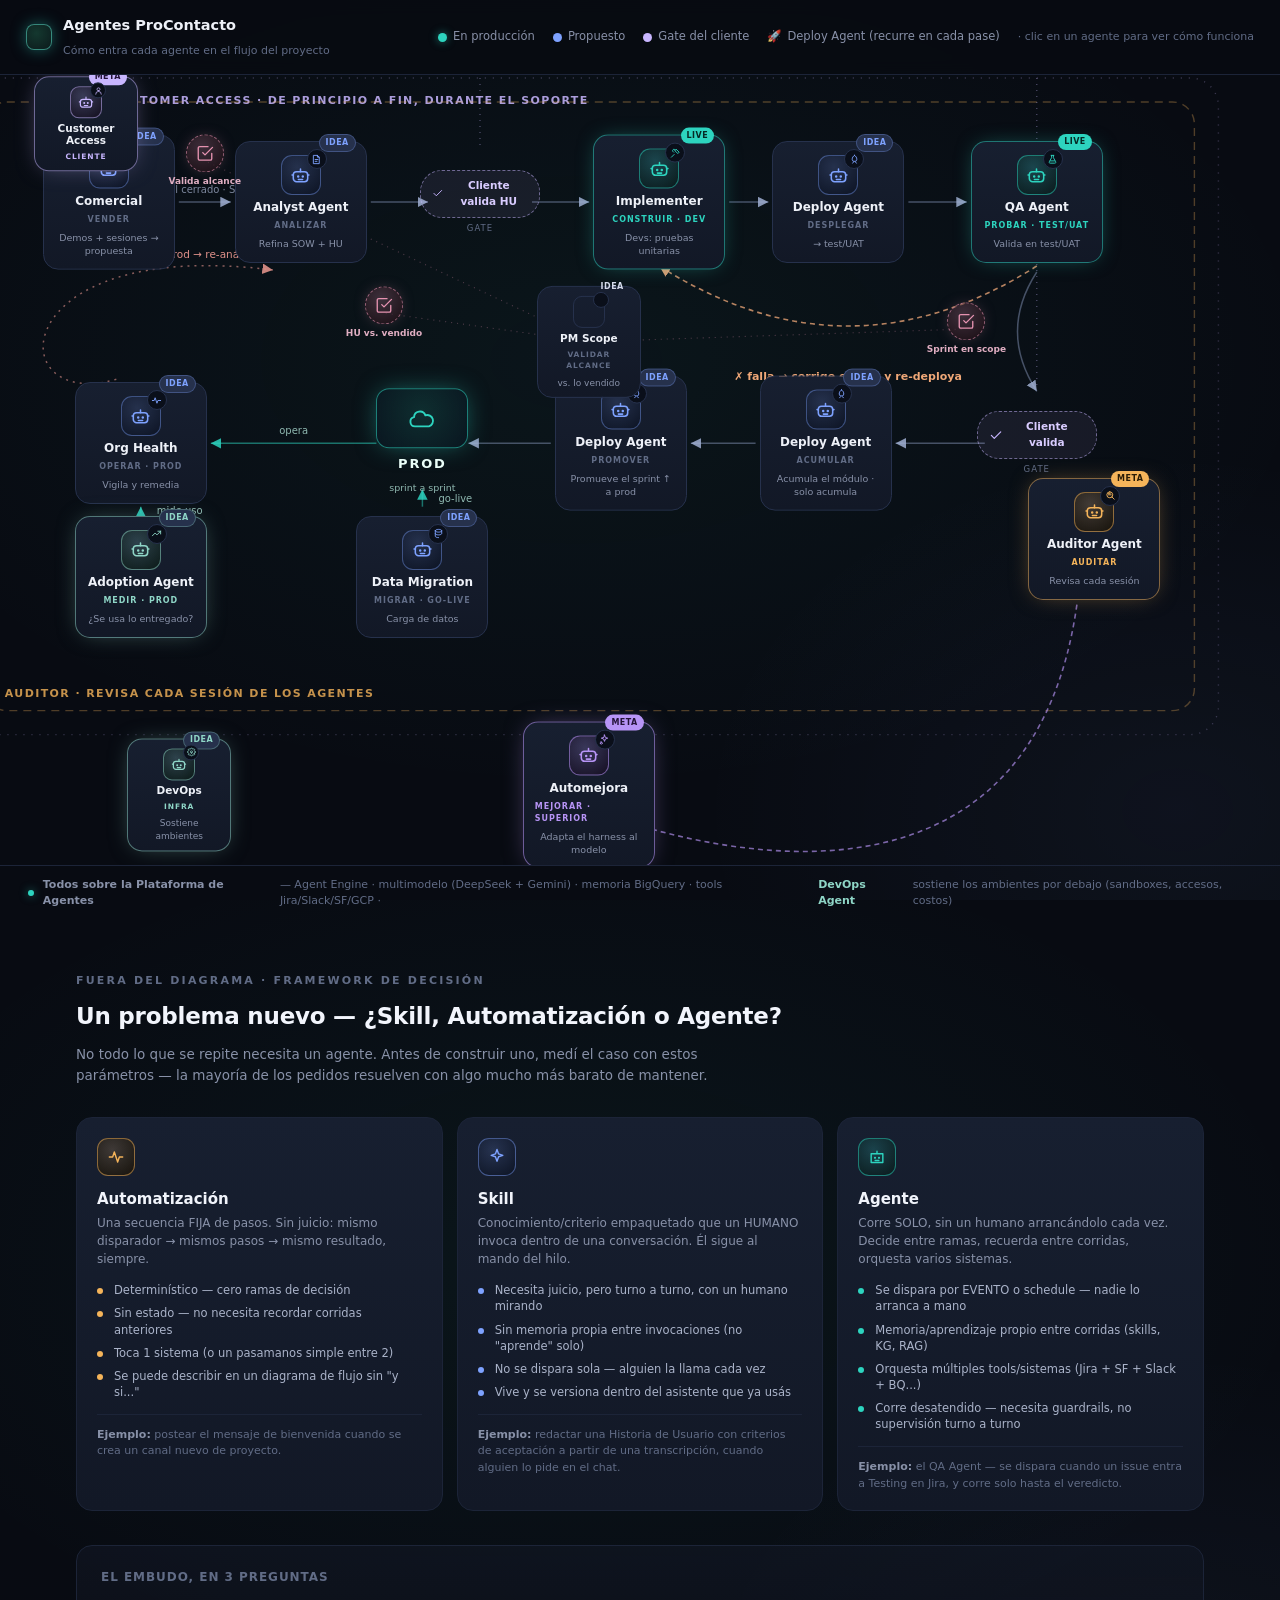
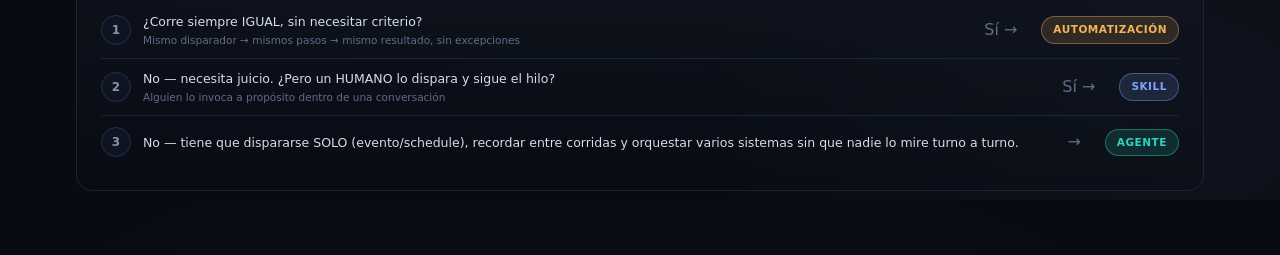
==== agentes-procontacto.html @ ab8802ce "diagrama agentes: version una-sola-pantalla (nodos chicos, sin scroll) + backup versionado El archiv" ====
<!doctype html>
<html lang="es">
<head>
<meta charset="utf-8">
<meta name="viewport" content="width=device-width, initial-scale=1">
<title>Agentes ProContacto — flujo de proyecto</title>
<style>
  :root{
    --ground:#080b12; --panel:#121826; --panel-2:#171f30;
    --hair:#26314c; --hair-soft:#1c2438; --ink:#d6dcec; --ink-dim:#8891a8; --ink-faint:#616c86;
    --live:#2dd4bf; --live-glow:rgba(45,212,191,.55);
    --prop:#7ea2ff; --prop-glow:rgba(126,162,255,.42);
    --orch:#f5b45a; --client:#c8b6ff; --loop:#f0a878; --core:#5eead4; --audit:#f5b45a; --meta:#b794f6; --scope:#e592b0; --devops:#8fd6c7;
    --font: ui-sans-serif, system-ui, -apple-system, "Segoe UI", Roboto, sans-serif;
  }
  *{box-sizing:border-box}
  html,body{margin:0;height:100%}
  body{background:radial-gradient(1200px 700px at 45% 40%, rgba(45,212,191,.05), transparent 62%),radial-gradient(800px 600px at 92% 90%, rgba(126,162,255,.05), transparent 60%),var(--ground);color:var(--ink);font-family:var(--font);line-height:1.5;-webkit-font-smoothing:antialiased;min-height:100vh;overflow-x:hidden}
  .topbar{display:flex;align-items:center;justify-content:space-between;gap:16px;flex-wrap:wrap;padding:13px 26px;border-bottom:1px solid var(--hair-soft);position:sticky;top:0;z-index:20;background:rgba(8,11,18,.92);backdrop-filter:blur(8px)}
  .brand{display:flex;align-items:center;gap:11px}
  .brand .glyph{width:26px;height:26px;border-radius:8px;background:radial-gradient(circle at 40% 35%,#14382f,#0c1a1c);border:1px solid rgba(94,234,212,.5);box-shadow:0 0 16px -2px var(--live-glow)}
  .brand b{font-size:14.5px;color:#eef1f8;font-weight:680} .brand span{font-size:11px;color:var(--ink-faint)}
  .legend{display:flex;flex-wrap:wrap;gap:12px 18px;align-items:center;font-size:11.5px;color:var(--ink-dim)}
  .legend .item{display:flex;align-items:center;gap:6px}
  .dot{width:9px;height:9px;border-radius:50%;flex:none}
  .dot.live{background:var(--live);box-shadow:0 0 9px var(--live-glow)} .dot.prop{background:var(--prop)} .dot.orch{background:var(--orch)} .dot.client{background:var(--client)}
  .rk{color:var(--prop);font-weight:700}
  .hint{font-size:11px;color:var(--ink-faint)}

  .stage{position:relative;width:100%;overflow-x:auto}
  .flow{position:relative;left:0;right:0;top:0}
  .flow svg.wires{position:absolute;inset:0;width:100%;height:100%;pointer-events:none;z-index:1}

  .nd{position:absolute;transform:translate(-50%,-50%);z-index:2}
  /* card agente */
  .card{width:132px;cursor:pointer}
  .card .chip{display:flex;flex-direction:column;align-items:center;gap:6px;padding:13px 11px 11px;border-radius:15px;background:linear-gradient(180deg,var(--panel-2),var(--panel));border:1px solid var(--hair);transition:transform .16s,box-shadow .16s,border-color .16s;position:relative}
  .card:hover .chip{transform:translateY(-3px) scale(1.02);box-shadow:0 16px 34px -14px rgba(0,0,0,.8);border-color:var(--ink-faint)}
  .ic{width:40px;height:40px;border-radius:11px;display:grid;place-items:center;border:1px solid var(--hair);flex:none;position:relative}
  .ic svg{width:23px;height:23px;fill:none;stroke-width:1.6;stroke-linecap:round;stroke-linejoin:round}
  .emblem{position:absolute;top:-7px;right:-7px;width:20px;height:20px;border-radius:50%;background:#0a0f1a;border:1px solid var(--hair);display:grid;place-items:center;z-index:2}
  .ic .emblem svg{width:11px;height:11px;stroke-width:2}
  .card .nm{font-size:12px;font-weight:650;color:#eef1f8;line-height:1.1;text-align:center}
  .card .ph{font-size:8px;letter-spacing:.12em;text-transform:uppercase;color:var(--ink-faint);font-weight:600}
  .card .note{font-size:9.5px;color:var(--ink-dim);text-align:center;max-width:118px;line-height:1.35}
  .live .ic{border-color:rgba(45,212,191,.5);background:radial-gradient(circle at 40% 30%,rgba(45,212,191,.22),#0b1a1c)} .live .ic svg{stroke:var(--live)}
  .live .chip{border-color:rgba(45,212,191,.5);box-shadow:0 0 22px -8px var(--live-glow)} .live .ph{color:var(--live)}
  .prop .ic{border-color:rgba(126,162,255,.4);background:radial-gradient(circle at 40% 30%,rgba(126,162,255,.15),#0d1424)} .prop .ic svg{stroke:var(--prop)}
  .audit .ic{border-color:rgba(245,180,90,.5);background:radial-gradient(circle at 40% 30%,rgba(245,180,90,.2),#17130c)} .audit .ic svg{stroke:var(--audit)} .audit .chip{border-color:rgba(245,180,90,.5);box-shadow:0 0 24px -8px rgba(245,180,90,.5)} .audit .ph{color:var(--audit)} .audit .badge{background:var(--audit);color:#2a1c06}
  .meta .ic{border-color:rgba(183,148,246,.55);background:radial-gradient(circle at 40% 30%,rgba(183,148,246,.22),#150f22)} .meta .ic svg{stroke:var(--meta)} .meta .chip{border-color:rgba(183,148,246,.55);box-shadow:0 0 26px -8px rgba(183,148,246,.5)} .meta .ph{color:var(--meta)} .meta .badge{background:var(--meta);color:#241338}
  .devops .ic{border-color:rgba(143,214,199,.5);background:radial-gradient(circle at 40% 30%,rgba(143,214,199,.2),#0c1a18)} .devops .ic svg{stroke:var(--devops)} .devops .chip{border-color:rgba(143,214,199,.5);box-shadow:0 0 24px -8px rgba(143,214,199,.5)} .devops .ph{color:var(--devops)} .devops .badge{background:#26314c;color:var(--devops);border:1px solid rgba(143,214,199,.32)}
  .cust .ic{border-color:rgba(200,182,255,.5);background:radial-gradient(circle at 40% 30%,rgba(200,182,255,.2),#140f1f)} .cust .ic svg{stroke:var(--client)} .cust .chip{border-color:rgba(200,182,255,.5);box-shadow:0 0 24px -8px rgba(200,182,255,.5)} .cust .ph{color:var(--client)} .cust .badge{background:var(--client);color:#241338}
  /* card CHICA (nodos meta: PM, Customer, DevOps) — robot visible pero compacto */
  .card.sm{width:104px}
  .card.sm .chip{padding:9px 8px 8px;gap:5px}
  .card.sm .ic{width:32px;height:32px;border-radius:9px} .card.sm .ic svg{width:18px;height:18px}
  .card.sm .emblem{width:16px;height:16px;top:-5px;right:-5px} .card.sm .ic .emblem svg{width:9px;height:9px}
  .card.sm .nm{font-size:10.5px} .card.sm .ph{font-size:7.5px} .card.sm .note{font-size:9px;max-width:94px}
  .badge{position:absolute;top:-8px;right:10px;font-size:8px;font-weight:700;letter-spacing:.06em;text-transform:uppercase;padding:2px 6px;border-radius:20px}
  .live .badge{background:var(--live);color:#062a25} .prop .badge{background:#26314c;color:var(--prop);border:1px solid rgba(126,162,255,.3)}
  /* mini card (datamig, orgh) */
  .mini{width:150px;cursor:pointer}
  .mini .chip{display:flex;align-items:center;gap:9px;padding:9px 11px;border-radius:12px;background:linear-gradient(180deg,var(--panel-2),var(--panel));border:1px solid var(--hair);transition:border-color .16s,transform .16s}
  .mini:hover .chip{transform:translateY(-2px);border-color:var(--ink-faint)}
  .mini .ic{width:32px;height:32px;border-radius:9px} .mini .ic svg{width:17px;height:17px}
  .mini .nm{font-size:11.5px;font-weight:650;color:#eef1f8;line-height:1.1} .mini .note{font-size:9.5px;color:var(--ink-faint)}
  /* deploy badge (recurrente, ínfimo) */
  .dep{cursor:pointer;text-align:center;width:96px}
  .dep .orb{width:42px;height:42px;border-radius:50%;margin:0 auto;display:grid;place-items:center;background:radial-gradient(circle at 42% 32%,rgba(126,162,255,.22),#0c1320);border:1px solid rgba(126,162,255,.5);box-shadow:0 0 18px -6px var(--prop-glow);transition:transform .16s}
  .dep:hover .orb{transform:scale(1.12)}
  .dep .orb svg{width:20px;height:20px;fill:none;stroke:var(--prop);stroke-width:1.7;stroke-linecap:round;stroke-linejoin:round}
  .dep .lab{font-size:9.5px;color:#9fb0d8;margin-top:4px;font-weight:600}
  /* PM Scope: badge chico recurrente (chequeo liviano, no una acción pesada como Deploy) */
  .scope{cursor:pointer;text-align:center;width:104px}
  .scope .orb{width:38px;height:38px;border-radius:50%;margin:0 auto;display:grid;place-items:center;background:radial-gradient(circle at 42% 32%,rgba(229,146,176,.24),#1a0e14);border:1px dashed rgba(229,146,176,.6);box-shadow:0 0 16px -6px rgba(229,146,176,.5);transition:transform .16s}
  .scope:hover .orb{transform:scale(1.12)}
  .scope .orb svg{width:18px;height:18px;fill:none;stroke:var(--scope);stroke-width:1.8;stroke-linecap:round;stroke-linejoin:round}
  .scope .lab{font-size:9px;color:#e0aec2;margin-top:4px;font-weight:600;line-height:1.25}
  /* gate cliente */
  .gate{text-align:center;width:120px}
  .gate .pill{display:inline-flex;align-items:center;gap:6px;padding:7px 11px;border-radius:22px;background:rgba(200,182,255,.08);border:1px dashed rgba(200,182,255,.5)}
  .gate .pill svg{width:15px;height:15px;fill:none;stroke:var(--client);stroke-width:2;stroke-linecap:round;stroke-linejoin:round}
  .gate .pill b{font-size:10.5px;color:#d9ccff;font-weight:600}
  .gate small{display:block;font-size:8.5px;letter-spacing:.12em;text-transform:uppercase;color:var(--ink-faint);margin-top:4px}
  /* sprint */
  .sprint{text-align:center;width:130px}
  .sprint .box{padding:10px 12px;border-radius:12px;background:repeating-linear-gradient(135deg,#141b2b,#141b2b 6px,#111726 6px,#111726 12px);border:1px solid var(--hair)}
  .sprint .box svg{width:20px;height:20px;fill:none;stroke:#9fb0d8;stroke-width:1.7;stroke-linecap:round;stroke-linejoin:round}
  .sprint .box b{display:block;font-size:11px;color:#dbe2f0;margin-top:3px;font-weight:650}
  .sprint small{font-size:9.5px;color:var(--ink-faint)}
  /* prod / env */
  .env{text-align:center;width:120px}
  .env .box{width:92px;height:60px;margin:0 auto;border-radius:13px;display:grid;place-items:center;background:radial-gradient(circle at 50% 40%,rgba(45,212,191,.14),#0a1620);border:1.5px solid rgba(45,212,191,.55);box-shadow:0 0 26px -6px var(--live-glow)}
  .env .box svg{width:28px;height:28px;fill:none;stroke:var(--live);stroke-width:1.6;stroke-linecap:round;stroke-linejoin:round}
  .env b{display:block;font-size:13px;color:#eafef8;letter-spacing:.14em;margin-top:6px;font-weight:700}
  .env small{font-size:9.5px;color:#8fb8b0}

  /* barra fija fuera del área scrolleable -> siempre visible, no se mueve con el diagrama */
  .bottom{padding:11px 26px;display:flex;flex-direction:column;gap:8px;border-top:1px solid var(--hair-soft);flex:none}
  .orch-bar{display:flex;align-items:center;gap:12px;padding:10px 15px;border-radius:12px;cursor:pointer;background:linear-gradient(180deg,rgba(38,30,14,.6),rgba(20,16,9,.5));border:1px solid rgba(245,180,90,.34);transition:border-color .15s}
  .orch-bar:hover{border-color:rgba(245,180,90,.6)}
  .orch-bar .ic{width:32px;height:32px;border-color:rgba(245,180,90,.42);background:radial-gradient(circle at 40% 30%,rgba(245,180,90,.16),#17130c)} .orch-bar .ic svg{stroke:var(--orch)}
  .orch-bar b{font-size:12.5px;color:#f3ead9;font-weight:660} .orch-bar span{font-size:11px;color:#b9a684}
  .orch-bar .arrowspan{flex:1;height:1px;background:linear-gradient(90deg,rgba(245,180,90,.4),rgba(245,180,90,.08));margin:0 4px}
  .foundation-line{display:flex;align-items:center;gap:9px;font-size:11px;color:var(--ink-faint);padding-left:2px}
  .foundation-line .g{width:6px;height:6px;border-radius:50%;background:var(--live);box-shadow:0 0 8px var(--live-glow)} .foundation-line b{color:var(--ink-dim);font-weight:600}

  /* ---- framework de decisión: Skill vs Automatización vs Agente ---- */
  .fw{max-width:1180px;margin:0 auto;padding:52px 26px 64px}
  .fw-head{margin-bottom:30px}
  .fw-eyebrow{font-size:11px;letter-spacing:.2em;text-transform:uppercase;color:var(--ink-faint);font-weight:700;margin:0 0 10px}
  .fw h2{margin:0 0 10px;font-size:23px;color:#f2f5fc;font-weight:700;letter-spacing:-.01em;text-wrap:balance}
  .fw-lede{margin:0;color:var(--ink-dim);font-size:13.5px;max-width:74ch;line-height:1.6}

  .fw-cols{display:grid;grid-template-columns:repeat(3,1fr);gap:14px;margin:28px 0 34px}
  .fw-card{border-radius:16px;padding:20px 20px 18px;background:linear-gradient(180deg,var(--panel-2),var(--panel));border:1px solid var(--hair-soft)}
  .fw-card .fic{width:38px;height:38px;border-radius:11px;display:grid;place-items:center;border:1px solid var(--hair);margin-bottom:12px}
  .fw-card .fic svg{width:20px;height:20px;fill:none;stroke-width:1.7;stroke-linecap:round;stroke-linejoin:round}
  .fw-card h3{margin:0 0 4px;font-size:15px;color:#f1f4fb;font-weight:700}
  .fw-card .fdef{margin:0 0 14px;font-size:12px;color:var(--ink-dim);line-height:1.5;min-height:52px}
  .fw-card ul{margin:0;padding:0;list-style:none;display:flex;flex-direction:column;gap:7px}
  .fw-card li{font-size:11.5px;color:#aab3c9;padding-left:17px;position:relative;line-height:1.4}
  .fw-card li::before{content:"";position:absolute;left:0;top:6px;width:6px;height:6px;border-radius:50%}
  .fw-card .fex{margin-top:14px;padding-top:12px;border-top:1px solid var(--hair-soft);font-size:11px;color:var(--ink-faint)}
  .fw-card .fex b{color:var(--ink-dim);font-weight:600}
  .fw-auto .fic{border-color:rgba(245,180,90,.5);background:radial-gradient(circle at 40% 30%,rgba(245,180,90,.18),#17130c)} .fw-auto .fic svg{stroke:var(--orch)} .fw-auto li::before{background:var(--orch)}
  .fw-skill .fic{border-color:rgba(126,162,255,.45);background:radial-gradient(circle at 40% 30%,rgba(126,162,255,.16),#0d1424)} .fw-skill .fic svg{stroke:var(--prop)} .fw-skill li::before{background:var(--prop)}
  .fw-agent .fic{border-color:rgba(45,212,191,.5);background:radial-gradient(circle at 40% 30%,rgba(45,212,191,.2),#0b1a1c)} .fw-agent .fic svg{stroke:var(--live)} .fw-agent li::before{background:var(--live)}

  .fw-funnel{border:1px solid var(--hair-soft);border-radius:16px;padding:22px 24px;background:linear-gradient(180deg,rgba(18,24,38,.55),rgba(10,13,20,.5))}
  .fw-funnel h4{margin:0 0 16px;font-size:12px;letter-spacing:.08em;text-transform:uppercase;color:var(--ink-faint);font-weight:700}
  .fq{display:flex;align-items:stretch;gap:0}
  .fq-step{display:flex;align-items:center;gap:12px;flex:1}
  .fq-bubble{flex:none;width:30px;height:30px;border-radius:50%;background:#0e1421;border:1px solid var(--hair);display:grid;place-items:center;font-size:12px;font-weight:700;color:var(--ink-dim)}
  .fq-text{font-size:12.5px;color:#d6dcec;line-height:1.4}
  .fq-text small{display:block;font-size:10.5px;color:var(--ink-faint);margin-top:2px}
  .fq-arrow{flex:none;display:flex;align-items:center;color:var(--ink-faint);font-size:16px;padding:0 10px}
  .fq-out{flex:none;font-size:10.5px;font-weight:700;letter-spacing:.05em;text-transform:uppercase;padding:5px 11px;border-radius:20px;white-space:nowrap}
  .fq-out.auto{background:rgba(245,180,90,.14);color:var(--orch);border:1px solid rgba(245,180,90,.4)}
  .fq-out.skill{background:rgba(126,162,255,.14);color:var(--prop);border:1px solid rgba(126,162,255,.4)}
  .fq-out.agent{background:rgba(45,212,191,.14);color:var(--live);border:1px solid rgba(45,212,191,.4)}
  .fq-row{display:flex;align-items:center;gap:14px;padding:11px 0;border-bottom:1px solid var(--hair-soft)}
  .fq-row:last-child{border-bottom:none}
  @media (max-width:860px){.fw-cols{grid-template-columns:1fr}.fq-row{flex-wrap:wrap}}

  /* popup hover */
  .popup{position:absolute;z-index:40;width:236px;background:linear-gradient(180deg,#1b2436,#111827);border:1px solid var(--hair);border-radius:12px;padding:12px 14px;box-shadow:0 20px 44px -14px rgba(0,0,0,.85);pointer-events:none;opacity:0;transition:opacity .13s ease}
  .popup.show{opacity:1}
  .popup .pph{font-size:9px;letter-spacing:.13em;text-transform:uppercase;color:var(--ink-faint);font-weight:600;margin-bottom:5px}
  .popup h5{margin:0 0 6px;font-size:13px;color:#eef1f8;font-weight:680}
  .popup p{margin:0;font-size:11.5px;color:var(--ink-dim);line-height:1.42}

  /* overlay detalle (round nodes) */
  .detail{position:fixed;inset:0;z-index:50;display:none;background:rgba(5,7,12,.9);backdrop-filter:blur(9px)}
  .detail.open{display:block}
  .dwrap{position:absolute;inset:0;display:flex;flex-direction:column}
  .dtop{display:flex;align-items:center;justify-content:space-between;padding:15px 26px}
  .dtitle{display:flex;align-items:center;gap:13px}.dtitle .ic{width:44px;height:44px;border-radius:12px}
  .dtitle .nm{font-size:18px;font-weight:700;color:#f2f5fc}.dtitle .ph{font-size:10px;letter-spacing:.14em;text-transform:uppercase;color:var(--ink-faint);font-weight:600}
  .dstatus{font-size:9px;font-weight:700;letter-spacing:.08em;text-transform:uppercase;padding:3px 9px;border-radius:20px;margin-left:6px}
  .dclose{background:#141b29;border:1px solid var(--hair);color:var(--ink);border-radius:10px;width:40px;height:40px;font-size:20px;cursor:pointer;flex:none}.dclose:hover{background:#1d2740}
  .dstage{position:relative;flex:1;min-height:0;overflow:auto}.dstage svg.dl{position:absolute;inset:0;width:100%;height:100%;pointer-events:none}
  .dcenter{position:absolute;transform:translate(-50%,-50%);z-index:2;text-align:center}
  .dcenter .disc{width:156px;height:156px;border-radius:50%;display:flex;flex-direction:column;align-items:center;justify-content:center;gap:6px;background:radial-gradient(circle at 50% 36%,#153341,#0a1420 76%);border:1px solid rgba(94,234,212,.45);box-shadow:0 0 58px 6px rgba(45,212,191,.32)}
  .dcenter .disc svg{width:44px;height:44px;fill:none;stroke:#5eead4;stroke-width:1.6;stroke-linecap:round;stroke-linejoin:round}
  .dcenter .disc b{font-size:13px;color:#eafef8;max-width:120px;line-height:1.15}
  .dnode{position:absolute;transform:translate(-50%,-50%);z-index:2;width:150px;text-align:center;display:flex;flex-direction:column;align-items:center;gap:9px}
  .dnode .orb{width:110px;height:110px;border-radius:50%;display:grid;place-items:center;transition:transform .18s}.dnode:hover .orb{transform:scale(1.05)}
  .dnode .orb svg{width:45px;height:45px;fill:none;stroke-width:1.6;stroke-linecap:round;stroke-linejoin:round}
  .dnode .lab{font-size:12.5px;font-weight:700;letter-spacing:.1em;text-transform:uppercase}.dnode .cap{font-size:11px;color:var(--ink-dim);line-height:1.35;max-width:158px}
  .dstage.stacked{display:flex;flex-direction:column;align-items:center;gap:18px;padding:24px 18px 44px}.dstage.stacked .dl{display:none}
  .dstage.stacked .dcenter,.dstage.stacked .dnode{position:static;transform:none}

  @media (max-width:900px){.stage{display:none}}
  @media (prefers-reduced-motion:reduce){.card .chip,.dnode .orb,.dep .orb{transition:none}}
</style>
</head>
<body>
 <div class="topbar">
   <div class="brand"><span class="glyph"></span><div><b>Agentes ProContacto</b><br><span>Cómo entra cada agente en el flujo del proyecto</span></div></div>
   <div class="legend">
     <div class="item"><span class="dot live"></span> En producción</div>
     <div class="item"><span class="dot prop"></span> Propuesto</div>
     <div class="item"><span class="dot client"></span> Gate del cliente</div>
     <div class="item"><span class="rk">🚀</span> Deploy Agent (recurre en cada pase)</div>
     <div class="hint">· clic en un agente para ver cómo funciona</div>
   </div>
 </div>

 <div class="stage" id="stage">
   <div class="flow" id="flow"><svg class="wires" id="wires"></svg></div>
 </div>
 <div class="bottom">
   <div class="foundation-line"><span class="g"></span><b>Todos sobre la Plataforma de Agentes</b> — Agent Engine · multimodelo (DeepSeek + Gemini) · memoria BigQuery · tools Jira/Slack/SF/GCP · <b style="color:var(--devops)">DevOps Agent</b> sostiene los ambientes por debajo (sandboxes, accesos, costos)</div>
 </div>

 <div class="fw">
   <div class="fw-head">
     <p class="fw-eyebrow">Fuera del diagrama · framework de decisión</p>
     <h2>Un problema nuevo — ¿Skill, Automatización o Agente?</h2>
     <p class="fw-lede">No todo lo que se repite necesita un agente. Antes de construir uno, medí el caso con estos parámetros — la mayoría de los pedidos resuelven con algo mucho más barato de mantener.</p>
   </div>

   <div class="fw-cols">
     <div class="fw-card fw-auto">
       <span class="fic"><svg viewBox="0 0 24 24" stroke="currentColor"><path d="M4 12h4l2-6 4 12 2-6h4"/></svg></span>
       <h3>Automatización</h3>
       <p class="fdef">Una secuencia FIJA de pasos. Sin juicio: mismo disparador → mismos pasos → mismo resultado, siempre.</p>
       <ul>
         <li>Determinístico — cero ramas de decisión</li>
         <li>Sin estado — no necesita recordar corridas anteriores</li>
         <li>Toca 1 sistema (o un pasamanos simple entre 2)</li>
         <li>Se puede describir en un diagrama de flujo sin "y si..."</li>
       </ul>
       <div class="fex"><b>Ejemplo:</b> postear el mensaje de bienvenida cuando se crea un canal nuevo de proyecto.</div>
     </div>
     <div class="fw-card fw-skill">
       <span class="fic"><svg viewBox="0 0 24 24" stroke="currentColor"><path d="M12 3l1.9 5.3L19 10l-5.1 1.7L12 17l-1.9-5.3L5 10l5.1-1.7z"/></svg></span>
       <h3>Skill</h3>
       <p class="fdef">Conocimiento/criterio empaquetado que un HUMANO invoca dentro de una conversación. Él sigue al mando del hilo.</p>
       <ul>
         <li>Necesita juicio, pero turno a turno, con un humano mirando</li>
         <li>Sin memoria propia entre invocaciones (no "aprende" solo)</li>
         <li>No se dispara sola — alguien la llama cada vez</li>
         <li>Vive y se versiona dentro del asistente que ya usás</li>
       </ul>
       <div class="fex"><b>Ejemplo:</b> redactar una Historia de Usuario con criterios de aceptación a partir de una transcripción, cuando alguien lo pide en el chat.</div>
     </div>
     <div class="fw-card fw-agent">
       <span class="fic"><svg viewBox="0 0 24 24" stroke="currentColor"><path d="M5 8h14v10.5H5zM12 8V5.4M12 5.15h.01"/><path d="M9.6 13h.01M14.4 13h.01" stroke-width="2.6"/><path d="M9.8 16.2h4.4"/></svg></span>
       <h3>Agente</h3>
       <p class="fdef">Corre SOLO, sin un humano arrancándolo cada vez. Decide entre ramas, recuerda entre corridas, orquesta varios sistemas.</p>
       <ul>
         <li>Se dispara por EVENTO o schedule — nadie lo arranca a mano</li>
         <li>Memoria/aprendizaje propio entre corridas (skills, KG, RAG)</li>
         <li>Orquesta múltiples tools/sistemas (Jira + SF + Slack + BQ...)</li>
         <li>Corre desatendido — necesita guardrails, no supervisión turno a turno</li>
       </ul>
       <div class="fex"><b>Ejemplo:</b> el QA Agent — se dispara cuando un issue entra a Testing en Jira, y corre solo hasta el veredicto.</div>
     </div>
   </div>

   <div class="fw-funnel">
     <h4>El embudo, en 3 preguntas</h4>
     <div class="fq-row">
       <div class="fq-step">
         <span class="fq-bubble">1</span>
         <span class="fq-text">¿Corre siempre IGUAL, sin necesitar criterio? <small>Mismo disparador → mismos pasos → mismo resultado, sin excepciones</small></span>
       </div>
       <span class="fq-arrow">Sí →</span>
       <span class="fq-out auto">Automatización</span>
     </div>
     <div class="fq-row">
       <div class="fq-step">
         <span class="fq-bubble">2</span>
         <span class="fq-text">No — necesita juicio. ¿Pero un HUMANO lo dispara y sigue el hilo? <small>Alguien lo invoca a propósito dentro de una conversación</small></span>
       </div>
       <span class="fq-arrow">Sí →</span>
       <span class="fq-out skill">Skill</span>
     </div>
     <div class="fq-row">
       <div class="fq-step">
         <span class="fq-bubble">3</span>
         <span class="fq-text">No — tiene que dispararse SOLO (evento/schedule), recordar entre corridas y orquestar varios sistemas sin que nadie lo mire turno a turno.</span>
       </div>
       <span class="fq-arrow">→</span>
       <span class="fq-out agent">Agente</span>
     </div>
   </div>
 </div>

 <div class="detail" id="detail">
   <div class="dwrap"><div class="dtop"><div class="dtitle" id="dtitle"></div><button class="dclose" id="dclose" aria-label="Cerrar">✕</button></div>
   <div class="dstage" id="dstage"><svg class="dl" id="dl"></svg></div></div>
 </div>

<script>
  var IC={qa:'M9 3h6M10 3v5l-5 9a2 2 0 0 0 2 3h10a2 2 0 0 0 2-3l-5-9V3M7.5 15h9',impl:'M3 21l6-6M14 4l6 6-3 3-6-6zM12 6l-2-2a3 3 0 0 0-4 4l2 2',analyst:'M6 3h8l4 4v14H6zM14 3v4h4M9 12h6M9 16h4',deploy:'M12 3c3.5 2 5 5 5 9l-2 4H9l-2-4c0-4 1.5-7 5-9zM8 20l1.5-2M16 20l-1.5-2',data:'M5 6c0-1.7 3.1-3 7-3s7 1.3 7 3-3.1 3-7 3-7-1.3-7-3zM5 6v6c0 1.7 3.1 3 7 3s7-1.3 7-3V6M5 12v6c0 1.7 3.1 3 7 3',ops:'M3 12h4l2-6 4 12 2-6h6',pm:'M8 4v16M8 9h5M8 13h8M4 4h16v16H4z',
    gate:'M20 6 9 17l-5-5',sprint:'M4 12a8 8 0 0 1 13-6l1 1M20 12a8 8 0 0 1-13 6l-1-1M18 3v4h-4M6 21v-4h4',prod:'M6 19a4 4 0 0 1-.8-7.9 5 5 0 0 1 9.7-1.6A3.5 3.5 0 0 1 18 19z',
    sales:'M3 4h18v13H3zM8 21h8M12 17v4M7 13l3-3 2 2 5-6',
    auditor:'M10.5 4a6.5 6.5 0 1 0 0 13 6.5 6.5 0 0 0 0-13zM15 15l5 5M7.5 10.5h6M7.5 8h4',
    improve:'M12 3l1.9 5.3L19 10l-5.1 1.7L12 17l-1.9-5.3L5 10l5.1-1.7zM5 18l1 2 2 1-2 1-1 2-1-2-2-1 2-1z',
    devops:'M12 15a3 3 0 1 0 0-6 3 3 0 0 0 0 6zM19.4 15a1.65 1.65 0 0 0 .33 1.82l.06.06a2 2 0 1 1-2.83 2.83l-.06-.06a1.65 1.65 0 0 0-1.82-.33 1.65 1.65 0 0 0-1 1.51V21a2 2 0 1 1-4 0v-.09A1.65 1.65 0 0 0 9 19.4a1.65 1.65 0 0 0-1.82.33l-.06.06a2 2 0 1 1-2.83-2.83l.06-.06a1.65 1.65 0 0 0 .33-1.82 1.65 1.65 0 0 0-1.51-1H3a2 2 0 1 1 0-4h.09A1.65 1.65 0 0 0 4.6 9a1.65 1.65 0 0 0-.33-1.82l-.06-.06a2 2 0 1 1 2.83-2.83l.06.06A1.65 1.65 0 0 0 9 4.6a1.65 1.65 0 0 0 1-1.51V3a2 2 0 1 1 4 0v.09a1.65 1.65 0 0 0 1 1.51 1.65 1.65 0 0 0 1.82-.33l.06-.06a2 2 0 1 1 2.83 2.83l-.06.06A1.65 1.65 0 0 0 19.4 9c.13.47.42.87.83 1.13.4.26.87.37 1.34.28H21a2 2 0 1 1 0 4h-.09a1.65 1.65 0 0 0-1.51 1z',
    adoption:'M3 17l6-6 4 4 8-8M21 7v6M21 7h-6',
    scope:'M9 11l3 3L22 4M21 12v7a2 2 0 0 1-2 2H5a2 2 0 0 1-2-2V5a2 2 0 0 1 2-2h11',
    customer:'M12 12a4 4 0 1 0 0-8 4 4 0 0 0 0 8zM4.5 21a7.5 7.5 0 0 1 15 0'};
  var CATIC={trigger:'M13 2 4 14h6l-1 8 9-12h-6z',arch:'M4 5h6v4H4zM14 15h6v4h-6zM10 7h2a2 2 0 0 1 2 2v6',tools:'M12 8a4 4 0 1 0 0 8 4 4 0 0 0 0-8zM12 2v2M12 20v2M2 12h2M20 12h2M5 5l1.5 1.5M17.5 17.5 19 19M19 5l-1.5 1.5M6.5 17.5 5 19',models:'M8 8h8v8H8zM9 3v2M15 3v2M9 19v2M15 19v2M3 9h2M3 15h2M19 9h2M19 15h2',memory:'M12 3a4 4 0 0 0-4 4 3 3 0 0 0-1 5 3 3 0 0 0 3 4 3 3 0 0 0 4 0 3 3 0 0 0 3-4 3 3 0 0 0-1-5 4 4 0 0 0-4-4zM12 7v10',output:'M3 11 21 3l-8 18-2-8z'};
  function svgI(p,s,c){return '<span class="ic '+(c||'')+'"><svg viewBox="0 0 24 24" fill="none" stroke="'+s+'" stroke-width="1.7" stroke-linecap="round" stroke-linejoin="round"><path d="'+p+'"/></svg></span>';}
  // cara de robot (color por CSS según estado) + emblema del tipo de agente arriba-derecha
  var ROBOT='<svg viewBox="0 0 24 24" fill="none" stroke-width="1.6" stroke-linecap="round" stroke-linejoin="round"><rect x="4.5" y="8" width="15" height="10.5" rx="3.4"/><path d="M12 8V5.4M12 5.15h.01"/><path d="M9.6 13h.01M14.4 13h.01" stroke-width="2.6"/><path d="M9.8 16.2h4.4"/><path d="M4.5 11.5H3.2M20.8 11.5h-1.3"/></svg>';
  function agentIcon(agent){ return '<span class="ic">'+ROBOT+'<span class="emblem"><svg viewBox="0 0 24 24" fill="none" stroke-width="2" stroke-linecap="round" stroke-linejoin="round"><path d="'+IC[agent]+'"/></svg></span></span>'; }
  function col(st){return st==='live'?'#2dd4bf':st==='audit'?'#f5b45a':st==='meta'?'#b794f6':st==='orch'?'#f5b45a':st==='devops'?'#8fd6c7':st==='scope'?'#e592b0':st==='client'?'#c8b6ff':'#7ea2ff';}
  function cls(st){return st==='live'?'live':st==='audit'?'audit':st==='meta'?'meta':st==='orch'?'orch':st==='devops'?'devops':st==='scope'?'scope':st==='client'?'cust':'prop';}
  function hexA(hex,a){var h=hex.replace('#',''),r=parseInt(h.substr(0,2),16),g=parseInt(h.substr(2,2),16),b=parseInt(h.substr(4,2),16);return 'rgba('+r+','+g+','+b+','+a+')';}

  // ---- grafo del flujo real ----
  // serpiente de 2 filas: fila 1 izq→der, fila 2 der→izq
  var STEPS=[
    {id:'sales',type:'card',agent:'sales',x:.085,y:.20,st:'prop',nm:'Comercial',ph:'Vender',note:'Demos + sesiones → propuesta'},
    {id:'analyst',type:'card',agent:'analyst',x:.235,y:.20,st:'prop',nm:'Analyst Agent',ph:'Analizar',note:'Refina SOW + HU'},
    {id:'g1',type:'gate',x:.375,y:.20,label:'Cliente valida HU',sub:'Gate'},
    {id:'impl',type:'card',agent:'impl',x:.515,y:.20,st:'live',nm:'Implementer',ph:'Construir · dev',note:'Devs: pruebas unitarias'},
    {id:'d1',type:'card',agent:'deploy',x:.655,y:.20,st:'prop',nm:'Deploy Agent',ph:'Desplegar',note:'→ test/UAT'},
    {id:'qa',type:'card',agent:'qa',x:.81,y:.20,st:'live',nm:'QA Agent',ph:'Probar · test/UAT',note:'Valida en test/UAT'},
    {id:'g2',type:'gate',x:.81,y:.58,label:'Cliente valida',sub:'Gate'},
    {id:'d2',type:'card',agent:'deploy',x:.645,y:.58,st:'prop',nm:'Deploy Agent',ph:'Acumular',note:'Acumula el módulo · solo acumula'},
    {id:'d3',type:'card',agent:'deploy',x:.485,y:.58,st:'prop',nm:'Deploy Agent',ph:'Promover',note:'Promueve el sprint ↑ a prod'},
    {id:'prod',type:'env',x:.33,y:.58,label:'PROD',sub:'sprint a sprint'},
    {id:'orgh',type:'card',agent:'ops',x:.11,y:.58,st:'prop',nm:'Org Health',ph:'Operar · prod',note:'Vigila y remedia'},
    {id:'datamig',type:'card',agent:'data',x:.33,y:.79,st:'prop',nm:'Data Migration',ph:'Migrar · go-live',note:'Carga de datos'},
    {id:'auditor',type:'card',agent:'auditor',x:.855,y:.73,st:'audit',nm:'Auditor Agent',ph:'Auditar',note:'Revisa cada sesión'},
    {id:'improve',type:'card',agent:'improve',x:.46,y:.94,st:'meta',nm:'Automejora',ph:'Mejorar · superior',note:'Adapta el harness al modelo'},   // y real se fija por código, fuera del marco
    {id:'adoption',type:'card',agent:'adoption',x:.11,y:.79,st:'devops',nm:'Adoption Agent',ph:'Medir · prod',note:'¿Se usa lo entregado?'},
    {id:'scope1',type:'scope',agent:'scope',x:.16,y:.135,label:'Valida alcance'},
    {id:'scope2',type:'scope',agent:'scope',x:.30,y:.375,label:'HU vs. vendido'},
    {id:'scope3',type:'scope',agent:'scope',x:.755,y:.40,label:'Sprint en scope'},
    {id:'pmnode',type:'card',sm:true,agent:'scope',x:.46,y:.42,st:'scope',nm:'PM Scope',ph:'Validar alcance',note:'vs. lo vendido'},
    {id:'customer',type:'card',sm:true,agent:'customer',x:.05,y:.04,st:'client',nm:'Customer Access',ph:'Cliente',note:''},   // reubicado por código en la esquina del marco violeta
    {id:'devopsnode',type:'card',sm:true,agent:'devops',x:.86,y:.94,st:'devops',nm:'DevOps',ph:'Infra',note:'Sostiene ambientes'}   // reubicado por código, fuera/abajo
  ];
  var LINKS=[
    {a:'sales',b:'analyst',label:'deal cerrado · SOW'},
    {a:'analyst',b:'g1'},{a:'g1',b:'impl'},{a:'impl',b:'d1'},{a:'d1',b:'qa'},
    {a:'qa',b:'g2'},{a:'g2',b:'d2'},{a:'d2',b:'d3'},{a:'d3',b:'prod'},
    {a:'qa',b:'impl',kind:'loop',label:'✗ falla → corrige en dev y re-deploya'},
    {a:'datamig',b:'prod',kind:'tail',label:'go-live'},{a:'prod',b:'orgh',kind:'tail',label:'opera'},
    {a:'orgh',b:'analyst',kind:'feedback',label:'error en prod → re-análisis'},
    {a:'orgh',b:'adoption',kind:'tail',label:'mide uso'},
    {a:'pmnode',b:'scope1',kind:'pmlink'},{a:'pmnode',b:'scope2',kind:'pmlink'},{a:'pmnode',b:'scope3',kind:'pmlink'}
  ];
  var RAD={card:70,mini:70,dep:22,gate:52,sprint:60,env:46,scope:18};

  var flow=document.getElementById('flow'), wires=document.getElementById('wires'), P={};
  var DESC={
    sales:'Vende al cliente: corre demos y sesiones de discovery y arma la propuesta (Cuenta, Oportunidad, Quote, SOW).',
    analyst:'Refina el SOW y escribe las Historias de Usuario con criterios de aceptación, listas para Jira.',
    impl:'Construye la solución en dev: crea objetos, campos, flows y permisos por Metadata API.',
    deploy:'Mueve los cambios entre ambientes (dev → test/UAT → prod) con quality gates; acumula por sprint y promueve. Rollback si algo falla.',
    qa:'Prueba el fix end-to-end en test/UAT (web, mobile y backend), da veredicto PASS/FAIL/REVIEW y abre el bug.',
    data:'En el go-live migra los datos del sistema viejo a Salesforce: mapea, carga y reconcilia contra el origen.',
    ops:'Vigila la salud del org en producción: límites, jobs y flows fallidos, seguridad y APIs deprecadas; alerta y remedia.',
    auditor:'Revisa cada sesión de todos los agentes: chequea si trabajaron bien o hubo errores, y reporta esos errores al agente de Automejora.',
    devops:'Sostiene los AMBIENTES (no mueve código, eso es Deploy): sandboxes, refreshes, accesos, licencias y costos de infraestructura.',
    adoption:'Post go-live: mide si lo entregado se USA de verdad en producción (logins, uso real por sprint) — reporta a PM y CTO.',
    scope:'Compara cada HU/sprint contra lo VENDIDO (Quote/SOW). Marca desvíos de alcance antes de que se conviertan en un problema de margen — reporta a PM y CTO.',
    improve:'Modelo superior (como hoy hace Claude): lee el paso a paso de la sesión con error, encuentra la causa y adapta el harness/prompt del agente para que funcione bien.',
    customer:'La ventana del cliente durante TODO el proyecto y el soporte: le avisa cada hito, formaliza sus aprobaciones (los gates) y post go-live es la puerta de entrada de soporte (deriva a QA + Implementer).'
  };
  var popup=document.createElement('div'); popup.className='popup'; flow.appendChild(popup);
  function showPopup(s){
    var d=DESC[s.agent]; if(!d) return;
    // usa la posición REAL del elemento (no la fracción original) -> correcto aunque el nodo se haya reubicado por código
    var cx=parseFloat(s.el.style.left)||0, cy=parseFloat(s.el.style.top)||0;
    var w=flow.clientWidth;
    popup.innerHTML='<div class="pph">'+s.ph+'</div><h5>'+s.nm+'</h5><p>'+d+'</p>';
    if(cx>w*0.62){ popup.style.left=(cx-82)+'px'; popup.style.transform='translate(-100%,-50%)'; }
    else { popup.style.left=(cx+82)+'px'; popup.style.transform='translateY(-50%)'; }
    popup.style.top=cy+'px'; popup.classList.add('show');
  }
  function hidePopup(){ popup.classList.remove('show'); }
  STEPS.forEach(function(s){
    var d=document.createElement('div'); d.className='nd'; d.dataset.id=s.id;
    if(s.type==='card'){ d.classList.add('card',cls(s.st)); if(s.sm) d.classList.add('sm');
      d.innerHTML='<div class="chip"><span class="badge">'+(s.st==='live'?'Live':(s.st==='audit'||s.st==='meta'||s.st==='client'?'Meta':'Idea'))+'</span>'+agentIcon(s.agent)+'<span class="nm">'+s.nm+'</span><span class="ph">'+s.ph+'</span>'+(s.note?'<span class="note">'+s.note+'</span>':'')+'</div>';
      d.addEventListener('click',function(){openDetail(s.agent);});
      d.addEventListener('mouseenter',function(){showPopup(s);});
      d.addEventListener('mouseleave',hidePopup);
    } else if(s.type==='mini'){ d.classList.add('mini',cls('prop'));
      d.innerHTML='<div class="chip">'+svgI(IC[s.agent],col('prop'))+'<div style="text-align:left"><div class="nm">'+s.nm+'</div><div class="note">'+s.note+'</div></div></div>';
      d.addEventListener('click',function(){openDetail(s.agent);});
    } else if(s.type==='dep'){ d.classList.add('dep');
      d.innerHTML='<div class="orb"><svg viewBox="0 0 24 24"><path d="'+IC.deploy+'"/></svg></div><div class="lab">'+s.label+'</div>';
      d.addEventListener('click',function(){openDetail('deploy');});
    } else if(s.type==='scope'){ d.classList.add('scope');
      d.innerHTML='<div class="orb"><svg viewBox="0 0 24 24"><path d="'+IC.scope+'"/></svg></div><div class="lab">'+s.label+'</div>';
      d.addEventListener('click',function(){openDetail('scope');});
      d.addEventListener('mouseenter',function(){showPopup({el:d,ph:'PM · Scope',nm:'PM Scope Validator',agent:'scope'});});
      d.addEventListener('mouseleave',hidePopup);
    } else if(s.type==='gate'){ d.classList.add('gate');
      d.innerHTML='<div class="pill"><svg viewBox="0 0 24 24"><path d="'+IC.gate+'"/></svg><b>'+s.label+'</b></div><small>'+s.sub+'</small>';
    } else if(s.type==='sprint'){ d.classList.add('sprint');
      d.innerHTML='<div class="box"><svg viewBox="0 0 24 24"><path d="'+IC.sprint+'"/></svg><b>'+s.label+'</b></div><small>'+s.sub+'</small>';
    } else if(s.type==='env'){ d.classList.add('env');
      d.innerHTML='<div class="box"><svg viewBox="0 0 24 24"><path d="'+IC.prod+'"/></svg></div><b>'+s.label+'</b><small>'+s.sub+'</small>';
    }
    flow.appendChild(d); s.el=d;
  });


  var topbarEl = document.querySelector('.topbar');
  function layoutFlow(){
    // 'h' = viewport menos el topbar (referencia ESTABLE) -> ya no depende de la altura de #stage/#flow
    // (que ahora crecen con el contenido real, porque la página entera scrollea). Evita el loop de crecer infinito.
    // Lienzo AMPLIO (no más "1 viewport"): mínimos generosos para que el diagrama respire — las cards son
    // px fijos, así que a mayor w×h => más aire entre nodos. La página scrollea (vertical siempre; horizontal
    // solo si w supera el viewport, vía .stage{overflow-x:auto}).
    // UNA SOLA PANTALLA (sin scroll): el flujo entra en el viewport. Reservamos altura para la barra de
    // fundación (~64) + la fila de abajo (Automejora/DevOps, ~104) + un respiro.
    var vw = (flow.parentElement && flow.parentElement.clientWidth) || window.innerWidth;
    var w = vw, h = (window.innerHeight - topbarEl.offsetHeight) - 190; if(w<300||h<300)return;
    flow.style.width = w+'px';
    STEPS.forEach(function(s){ var x=w*s.x,y=h*s.y; s.el.style.left=x+'px'; s.el.style.top=y+'px'; P[s.id]={x:x,y:y,type:s.type}; });
    // bbox del marco del AUDITOR = envuelve TODOS los nodos del flujo (todo menos 'improve'), calculado
    // a partir de la posición+radio REAL de cada nodo -> nunca corta un nodo, sea cual sea el tamaño de pantalla.
    var OUTSIDE={improve:1, customer:1, devopsnode:1};   // capas fuera del marco del Auditor
    var PAD=30, minX=1e9,maxX=-1e9,minY=1e9,maxY=-1e9;
    STEPS.forEach(function(s){ if(OUTSIDE[s.id]) return; var r=(s.sm?60:RAD[s.type])||70, x=w*s.x, y=h*s.y;
      minX=Math.min(minX,x-r); maxX=Math.max(maxX,x+r); minY=Math.min(minY,y-r); maxY=Math.max(maxY,y+r); });
    var LPAD=54; // margen extra a la izquierda: ahí vive la curva/label de feedback (Org Health -> Analyst)
    var fx=minX-LPAD, fy=minY-PAD, fw=(maxX+PAD)-fx, fh=(maxY+PAD+34)-fy;
    // marco CONCÉNTRICO Customer Access (violeta) = marco Auditor + OPAD
    var OPAD=24, ofx=fx-OPAD, ofy=fy-OPAD, ofw=fw+OPAD*2, ofh=fh+OPAD*2;
    // Customer Access: nodo en la ESQUINA superior-izquierda del marco violeta (por código)
    var CUS = STEPS.filter(function(s){ return s.id==='customer'; })[0];
    if (CUS){ var cuX=Math.max(ofx+64, 86), cuY=ofy+46; CUS.el.style.left=cuX+'px'; CUS.el.style.top=cuY+'px'; P['customer']={x:cuX,y:cuY,type:'card',sm:1}; }
    // Automejora + DevOps se posicionan POR CÓDIGO, GARANTIZADO por fuera (debajo) del marco.
    var IMP = STEPS.filter(function(s){ return s.id==='improve'; })[0];
    var DVO = STEPS.filter(function(s){ return s.id==='devopsnode'; })[0];
    var totalH = h, belowY = ofy+ofh + 60;
    if (IMP){
      var impX = w*IMP.x, impY = belowY;
      IMP.el.style.left = impX+'px'; IMP.el.style.top = impY+'px';
      P['improve'] = {x:impX, y:impY, type:IMP.type};
    }
    if (DVO){
      var dvX = w*0.14, dvY = belowY;
      DVO.el.style.left = dvX+'px'; DVO.el.style.top = dvY+'px';
      P['devopsnode'] = {x:dvX, y:dvY, type:'card', sm:1};
    }
    totalH = Math.max(h, belowY + 70);   // incluye la fila de abajo (Automejora + DevOps) + aire
    flow.style.height = totalH+'px';
    var defs='<defs>'+
      '<marker id="ar" markerWidth="9" markerHeight="9" refX="7" refY="3.5" orient="auto"><path d="M0 0 L7 3.5 L0 7 Z" fill="rgba(160,175,210,.85)"/></marker>'+
      '<marker id="arL" markerWidth="9" markerHeight="9" refX="7" refY="3.5" orient="auto"><path d="M0 0 L7 3.5 L0 7 Z" fill="'+hexA("#f0a878",.9)+'"/></marker>'+
      '<marker id="arT" markerWidth="9" markerHeight="9" refX="7" refY="3.5" orient="auto"><path d="M0 0 L7 3.5 L0 7 Z" fill="'+hexA("#2dd4bf",.85)+'"/></marker>'+
      '<marker id="arM" markerWidth="9" markerHeight="9" refX="7" refY="3.5" orient="auto"><path d="M0 0 L7 3.5 L0 7 Z" fill="'+hexA("#b794f6",.9)+'"/></marker>'+
      '<marker id="arF" markerWidth="9" markerHeight="9" refX="7" refY="3.5" orient="auto"><path d="M0 0 L7 3.5 L0 7 Z" fill="'+hexA("#e0918a",.9)+'"/></marker></defs>';
    var svg='';
    LINKS.forEach(function(l){
      var A=P[l.a],B=P[l.b]; if(!A||!B)return;
      if(l.kind==='loop'){
        // arco por abajo qa -> impl (corrección en dev)
        var ax=A.x, ay=A.y+RAD[A.type]-6, bx=B.x, by=B.y+RAD[B.type]-6;
        var cy=Math.max(ay,by)+120, cx=(ax+bx)/2;
        svg+='<path d="M'+ax+' '+ay+' Q'+cx+' '+cy+' '+bx+' '+by+'" fill="none" stroke="'+hexA("#f0a878",.75)+'" stroke-width="1.6" stroke-dasharray="5 4" marker-end="url(#arL)"/>';
        svg+='<text x="'+cx+'" y="'+(cy-6)+'" fill="#f0a878" font-size="11" font-weight="600" text-anchor="middle">'+l.label+'</text>';
        return;
      }
      if(l.kind==='support'){
        var ax=A.x, ay=A.y+RAD[A.type]*0.7, bx=B.x, by=B.y-RAD[B.type]*0.7;
        svg+='<path d="M'+ax+' '+ay+' L'+bx+' '+by+'" fill="none" stroke="'+hexA('#8fd6c7',.4)+'" stroke-width="1.2" stroke-dasharray="1 4"/>';
        return;
      }
      if(l.kind==='pmlink'){
        // PM Scope -> sus 3 checkpoints (donde valida alcance): línea fina punteada rosa, sin flecha
        svg+='<path d="M'+A.x+' '+A.y+' L'+B.x+' '+B.y+'" fill="none" stroke="'+hexA('#e592b0',.32)+'" stroke-width="1.1" stroke-dasharray="1 5"/>';
        return;
      }
      if(l.kind==='feedback'){
        // Org Health -> Analyst: el analista revisa el error de prod (antes del ticket), luego baja a dev.
        // Un solo lazo ANCHO y redondeado por el margen izquierdo (no un gancho apretado): sale de la esquina
        // superior-izq de Org Health, se abre bien a la izquierda/abajo, y entra por abajo-izq de Analyst.
        var ax=A.x-RAD[A.type]*0.35, ay=A.y-RAD[A.type]+6, bx=B.x-RAD[B.type]*0.4, by=B.y+RAD[B.type]-2;
        var loopX=fx+16;
        var c1x=loopX, c1y=ay+34, c2x=loopX, c2y=by-34;
        svg+='<path d="M'+ax+' '+ay+' C'+c1x+' '+c1y+' '+c2x+' '+c2y+' '+bx+' '+by+'" fill="none" stroke="'+hexA('#e0918a',.6)+'" stroke-width="1.5" stroke-dasharray="2 5" marker-end="url(#arF)"/>';
        // label HORIZONTAL, pegado a la flecha (justo antes de entrar a Analyst) — no rotado ni lejos del arco
        svg+='<text x="'+(bx-14)+'" y="'+(by-12)+'" fill="#e0918a" font-size="10.5" text-anchor="end">'+l.label+'</text>';
        return;
      }
      var dx=B.x-A.x, dy=B.y-A.y, L=Math.hypot(dx,dy)||1, ux=dx/L, uy=dy/L;
      var sx=A.x+ux*RAD[A.type], sy=A.y+uy*RAD[A.type], ex=B.x-ux*RAD[B.type], ey=B.y-uy*RAD[B.type];
      var mk=l.kind==='tail'?'arT':'ar', c=l.kind==='tail'?hexA("#2dd4bf",.5):"rgba(120,135,168,.55)";
      // curva suave si hay componente vertical
      var mx=(sx+ex)/2, my=(sy+ey)/2, bend=(l.kind!=='tail' && Math.abs(dy)>40)?0.16:0;
      var cx2=mx+(-uy)*bend*L, cy2=my+(ux)*bend*L;
      svg+='<path d="M'+sx.toFixed(1)+' '+sy.toFixed(1)+' Q'+cx2.toFixed(1)+' '+cy2.toFixed(1)+' '+ex.toFixed(1)+' '+ey.toFixed(1)+'" fill="none" stroke="'+c+'" stroke-width="1.5" marker-end="url(#'+mk+')"/>';
      if(l.label){
        // si la línea es casi vertical, corré el label a un costado (si no, cae ENCIMA de la flecha)
        var nearVert = Math.abs(dx) < 30;
        var lx = nearVert ? cx2+16 : cx2, ly = nearVert ? cy2+4 : cy2-9;
        var anch = nearVert ? 'start' : 'middle';
        svg+='<text x="'+lx.toFixed(1)+'" y="'+ly.toFixed(1)+'" fill="'+(l.kind==='tail'?'#8fb8b0':'#7d879e')+'" font-size="10" text-anchor="'+anch+'">'+l.label+'</text>';
      }
    });
    // marco del AUDITOR (bbox ya calculada arriba, envuelve TODO el flujo sin cortar nodos) + conexión con Automejora
    var AU=P['auditor'], IM=P['improve'];
    var fr='<rect x="'+fx+'" y="'+fy+'" width="'+fw+'" height="'+fh+'" rx="22" fill="none" stroke="'+hexA('#f5b45a',.3)+'" stroke-width="1.4" stroke-dasharray="8 6"/>'+
      '<text x="'+(fx+20)+'" y="'+(fy+fh-14)+'" fill="'+hexA('#f5b45a',.8)+'" font-size="11" font-weight="700" letter-spacing="1.4">AUDITOR · REVISA CADA SESIÓN DE LOS AGENTES</text>';
    if(AU&&IM){
      // Auditor -> Automejora (reporta errores): arco GRANDE y bajo — sale por abajo del Auditor, se abre
      // bien hacia abajo/izquierda, y entra a Automejora por su costado izquierdo (no un golpe recto de arriba).
      var sx=AU.x-RAD[AU.type]*0.25, sy=AU.y+RAD[AU.type]-4, ex=IM.x-RAD[IM.type]*0.55, ey=IM.y;
      var dipY=Math.max(sy,ey)+95;
      var c1x=sx-40, c1y=dipY, c2x=(sx+ex)/2-30, c2y=dipY;
      fr+='<path d="M'+sx+' '+sy+' C'+c1x+' '+c1y+' '+c2x+' '+c2y+' '+ex+' '+ey+'" stroke="'+hexA('#b794f6',.65)+'" stroke-width="1.6" stroke-dasharray="5 4" fill="none" marker-end="url(#arM)"/>';
      fr+='<text x="'+((sx+ex)/2-15)+'" y="'+(dipY+15)+'" fill="#b794f6" font-size="10" text-anchor="middle">reporta errores</text>';
    }
    // marco CONCÉNTRICO de CUSTOMER ACCESS (violeta, por FUERA del Auditor) — usa ofx/ofy YA calculados arriba.
    // El cliente está presente en TODO el proceso (mismos nodos que engloba el Auditor) y DURANTE el soporte.
    fr = '<rect x="'+ofx+'" y="'+ofy+'" width="'+ofw+'" height="'+ofh+'" rx="28" fill="none" stroke="'+hexA('#c8b6ff',.28)+'" stroke-width="1.4" stroke-dasharray="1 7"/>'+
      '<text x="'+(ofx+150)+'" y="'+(ofy+26)+'" fill="'+hexA('#c8b6ff',.85)+'" font-size="11" font-weight="700" letter-spacing="1.4">CUSTOMER ACCESS · DE PRINCIPIO A FIN, DURANTE EL SOPORTE</text>' + fr;
    [P['g1'], P['g2']].forEach(function(G){
      if(!G) return;
      fr += '<line x1="'+G.x+'" y1="'+ofy+'" x2="'+G.x+'" y2="'+(G.y-RAD[G.type]-2)+'" stroke="'+hexA('#c8b6ff',.4)+'" stroke-width="1.2" stroke-dasharray="1 5"/>';
    });
    wires.setAttribute('viewBox','0 0 '+w+' '+totalH); wires.innerHTML=defs+fr+svg;
  }

  // ---- detalle round-node ----
  var META={sales:{nm:'Comercial / Sales Agent',ph:'Vender',st:'prop',role:'Vende al cliente: demos, sesiones y propuesta.'},qa:{nm:'QA Agent',ph:'Probar',st:'live',role:'Testea el fix y da veredicto.'},impl:{nm:'Implementer Agent',ph:'Construir',st:'live',role:'Crea metadata por Metadata API.'},analyst:{nm:'Analyst Agent',ph:'Analizar',st:'prop',role:'Convierte discovery en backlog.'},deploy:{nm:'Deploy Agent',ph:'Desplegar',st:'prop',role:'CI/CD entre ambientes, hasta prod.'},data:{nm:'Data Migration Agent',ph:'Migrar',st:'prop',role:'Datos legacy → Salesforce.'},ops:{nm:'Org Health Agent',ph:'Operar',st:'prop',role:'Monitorea la salud del org.'},pm:{nm:'Delivery / PM Agent',ph:'Orquestar',st:'orch',role:'Orquesta todo el ciclo.'},auditor:{nm:'Auditor Agent',ph:'Auditar',st:'audit',role:'Revisa cada sesión de los agentes: ¿trabajan bien? ¿hay errores?'},improve:{nm:'Automejora de Agentes',ph:'Mejorar',st:'meta',role:'Modelo superior: analiza el paso a paso y adapta el harness al modelo.'},devops:{nm:'DevOps Agent',ph:'Sostener',st:'devops',role:'Aprovisiona y sostiene los ambientes (no mueve código, eso es Deploy).'},adoption:{nm:'Adoption Agent',ph:'Medir',st:'devops',role:'Mide si lo entregado se usa de verdad en producción.'},scope:{nm:'PM Scope Validator',ph:'Validar',st:'scope',role:'Compara HU/sprint contra lo vendido (Quote/SOW).'},customer:{nm:'Customer Access Agent',ph:'Cliente',st:'client',role:'La ventana del cliente de punta a punta y durante el soporte.'}};
  var DETAIL={
    sales:{trigger:'Lead · reunión · RFP',arch:'Discovery → Demo → Propuesta → Cierre',tools:'SF (Account/Opp/Quote) · Calendar · casos de éxito',models:'DeepSeek razona',memory:'Casos de éxito · pricing · templates',output:'Cuenta · Oportunidad · Quote · SOW'},
    qa:{trigger:'Issue a Pruebas/En Testing · @mención',arch:'Triage → Context → Test → Executor → Verdict',tools:'Jira · Playwright · Appium · SF CLI',models:'DeepSeek razona · Gemini ve',memory:'Skills · Knowledge Graph · RAG',output:'Veredicto · Story Bug · transición'},
    impl:{trigger:'DDD / diseño aprobado',arch:'Ingest DDD → Genera → Deploy',tools:'SF CLI · Metadata API · BigQuery',models:'DeepSeek diseña · Gemini ve',memory:'Skills · convenciones',output:'Objetos · campos · permisos'},
    analyst:{trigger:'Transcript · email · Confluence',arch:'Ingesta → Extrae → HU + DDD → Jira',tools:'Drive · Confluence · Gmail · ReadAI',models:'DeepSeek razona',memory:'Plantillas · glosario',output:'Historias de Usuario · DDD'},
    deploy:{trigger:'PR / merge en Bitbucket',arch:'Valida → Gates → Deploy → Back-merge',tools:'Bitbucket · SF CLI · git-delta',models:'DeepSeek decide',memory:'Historial · config x ambiente',output:'Deploy a prod · rollback'},
    data:{trigger:'Fuente legacy + mapping',arch:'Extrae → Mapea → Carga → Reconcilia',tools:'SF CLI (Bulk) · CSV/DB',models:'DeepSeek mapea',memory:'Mapeos · reglas',output:'Registros · reconciliación'},
    ops:{trigger:'Schedule / continuo',arch:'Chequea → Detecta → Alerta → Remedia',tools:'SF CLI · Health Check · Slack',models:'DeepSeek diagnostica',memory:'Baseline · incidencias',output:'Alertas · remediaciones'},
    pm:{trigger:'Schedule / pedido del PM',arch:'Audita → Detecta → Propone → Ejecuta',tools:'Jira · Calendar · Gmail · Slack',models:'DeepSeek razona',memory:'Estado · pendientes',output:'Briefing · issues · worklog'},
    auditor:{trigger:'Cada sesión de agente (al terminar)',arch:'Lee la sesión → evalúa → detecta error → reporta',tools:'Cloud Trace · logs de sesión · BigQuery · Slack',models:'DeepSeek evalúa',memory:'Métricas por agente · errores previos',output:'Reporte de calidad · errores → Automejora'},
    improve:{trigger:'Feedback del Auditor (errores)',arch:'Analiza paso a paso → causa raíz → ajusta harness',tools:'Trazas de sesión · prompt/harness · redeploy',models:'Modelo superior (razonamiento profundo)',memory:'Historial de mejoras · versiones de harness',output:'Harness/prompt ajustado · agente redeployado'},
    devops:{trigger:'Nuevo proyecto / sandbox por expirar',arch:'Aprovisiona → Refresca → Gestiona accesos → Monitorea costos',tools:'SF CLI · Connected Apps · GCP billing',models:'DeepSeek decide',memory:'Inventario de ambientes · costos',output:'Sandbox listo · accesos · reporte de costos → CTO'},
    adoption:{trigger:'Schedule (post go-live)',arch:'Lee uso real → compara vs. entregado → reporta',tools:'LoginHistory · EventLogFile · BigQuery',models:'DeepSeek analiza',memory:'Baseline de adopción por sprint',output:'Reporte de adopción → PM y CTO'},
    scope:{trigger:'Nueva HU / sprint a promover',arch:'Lee Quote/SOW → compara HU → marca desvío',tools:'Jira · SF Quote/Opportunity',models:'DeepSeek compara',memory:'Líneas del Quote vendido',output:'Alerta de scope creep → PM y CTO'},
    customer:{trigger:'Hito del proyecto / ticket del cliente',arch:'Avisa hito → pide aprobación → (soporte) clasifica y deriva',tools:'Slack · Jira · email',models:'DeepSeek razona',memory:'Aprobaciones · historial del cliente',output:'Aprobaciones formales · derivación a QA/Implementer'}
  };
  var CATS=[{k:'trigger',t:'Disparador'},{k:'tools',t:'Tools'},{k:'output',t:'Salida'},{k:'memory',t:'Memoria'},{k:'models',t:'Modelos'},{k:'arch',t:'Arquitectura'}];
  var detail=document.getElementById('detail'),dstage=document.getElementById('dstage'),dl=document.getElementById('dl'),dtitle=document.getElementById('dtitle'),curId=null;
  function openDetail(id){
    curId=id; var m=META[id],c=col(m.st);
    dtitle.innerHTML=svgI(IC[id],c,cls(m.st))+'<div><div><span class="nm">'+m.nm+'</span><span class="dstatus" style="background:'+(m.st==='live'?c:'#20293f')+';color:'+(m.st==='live'?'#062a25':(m.st==='orch'?'#f5b45a':'#7ea2ff'))+'">'+(m.st==='live'?'En producción':'Propuesto')+'</span></div><div class="ph">'+m.ph+' · '+m.role+'</div></div>';
    dstage.querySelectorAll('.dnode,.dcenter').forEach(function(e){e.remove();});
    var center=document.createElement('div'); center.className='dcenter';
    center.innerHTML='<div class="disc"><svg viewBox="0 0 24 24"><path d="'+IC[id]+'"/></svg><b>'+m.nm+'</b></div>'; dstage.appendChild(center);
    var D=DETAIL[id];
    CATS.forEach(function(cat){var nd=document.createElement('div');nd.className='dnode';
      nd.innerHTML='<div class="orb" style="background:radial-gradient(circle at 42% 32%,'+hexA(c,.2)+',#0c1320 74%);border:1px solid '+hexA(c,.4)+';box-shadow:0 0 30px -8px '+hexA(c,.5)+'"><svg viewBox="0 0 24 24" fill="none" stroke="'+c+'" stroke-width="1.6" stroke-linecap="round" stroke-linejoin="round"><path d="'+CATIC[cat.k]+'"/></svg></div><div class="lab" style="color:'+c+'">'+cat.t+'</div><div class="cap">'+(D[cat.k]||'')+'</div>';
      dstage.appendChild(nd);});
    detail.classList.add('open'); layoutDetail();
  }
  function layoutDetail(){
    if(!detail.classList.contains('open'))return;
    var w=dstage.clientWidth,h=dstage.clientHeight,center=dstage.querySelector('.dcenter'),nodes=dstage.querySelectorAll('.dnode');
    if(w<900){dstage.classList.add('stacked');dl.innerHTML='';return;}
    dstage.classList.remove('stacked');
    var cx=w/2,cy=h/2,rx=Math.min(w*0.34,460),ry=Math.min(h*0.36,270);
    center.style.left=cx+'px';center.style.top=cy+'px';
    var svg='',c=col(META[curId].st),cc=hexA(c,.4);
    nodes.forEach(function(el,i){var ang=-Math.PI/2+i*(2*Math.PI/nodes.length),x=cx+rx*Math.cos(ang),y=cy+ry*Math.sin(ang);
      el.style.left=x+'px';el.style.top=y+'px';
      var dx=x-cx,dy=y-cy,L=Math.hypot(dx,dy)||1,ux=dx/L,uy=dy/L,sx=cx+ux*82,sy=cy+uy*82,ex=x-ux*64,ey=y-uy*64,mx=(sx+ex)/2+(-uy)*26,my=(sy+ey)/2+ux*26;
      svg+='<path d="M'+sx+' '+sy+' Q'+mx+' '+my+' '+ex+' '+ey+'" fill="none" stroke="'+cc+'" stroke-width="1.4"/>';});
    dl.setAttribute('viewBox','0 0 '+w+' '+h);dl.innerHTML=svg;
  }
  function closeDetail(){detail.classList.remove('open');curId=null;}
  document.getElementById('dclose').addEventListener('click',closeDetail);
  detail.addEventListener('click',function(e){if(e.target===detail||e.target.classList.contains('dwrap')||e.target===dstage)closeDetail();});
  document.addEventListener('keydown',function(e){if(e.key==='Escape')closeDetail();});
  layoutFlow(); window.addEventListener('resize',function(){layoutFlow();layoutDetail();}); setTimeout(layoutFlow,60);
</script>
</body>
</html>
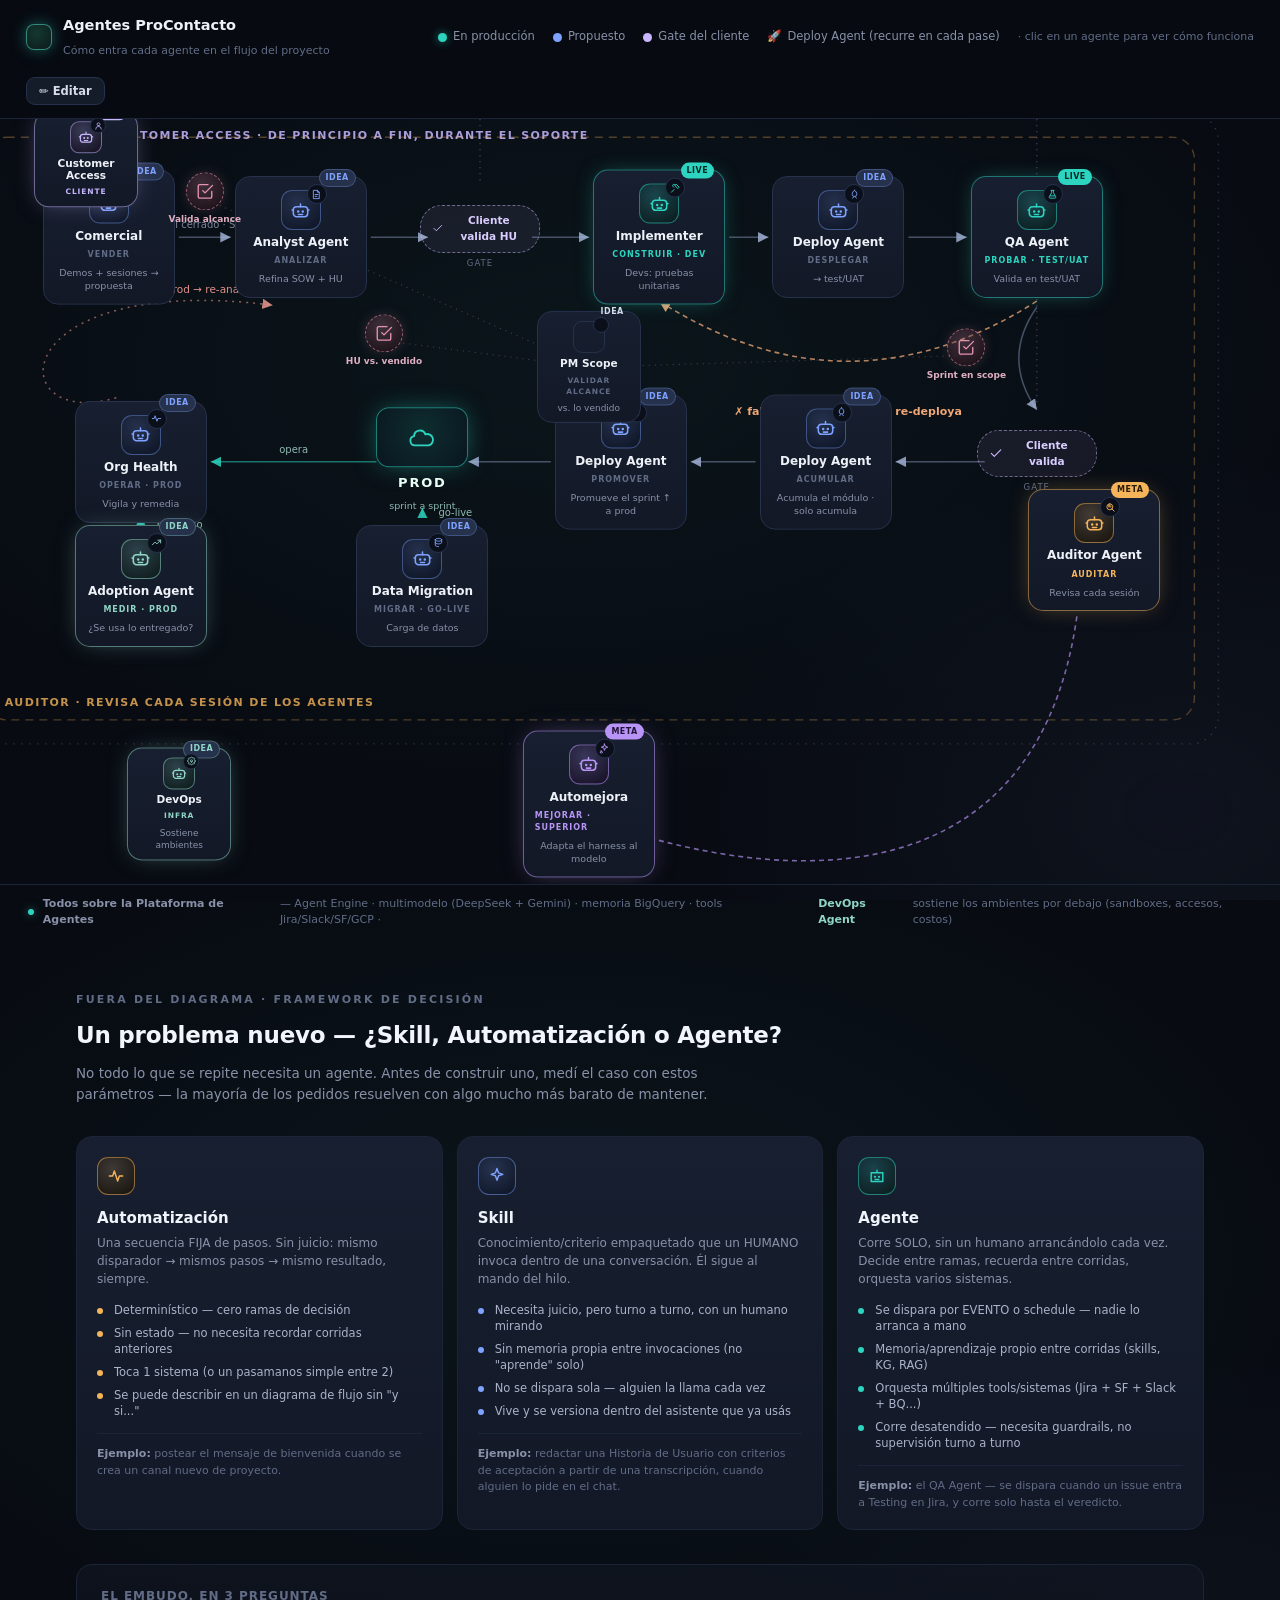
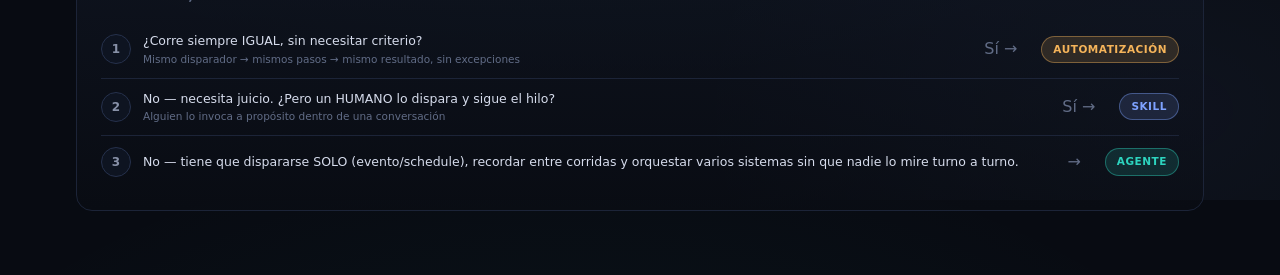
==== commit 4e09133d: "diagrama agentes: EDITOR completo integrado (guardado real horneado en el HTML) Boton 'Editar' -> mo" ====
--- a/agentes-procontacto.html
+++ b/agentes-procontacto.html
@@ -171,6 +171,45 @@
   .dstage.stacked{display:flex;flex-direction:column;align-items:center;gap:18px;padding:24px 18px 44px}.dstage.stacked .dl{display:none}
   .dstage.stacked .dcenter,.dstage.stacked .dnode{position:static;transform:none}
 
+  /* ================= EDITOR ================= */
+  .ebtn{background:#141b29;border:1px solid var(--hair);color:var(--ink);border-radius:9px;padding:6px 12px;font-size:11.5px;cursor:pointer;font-weight:600;font-family:var(--font)}
+  .ebtn:hover{border-color:var(--ink-faint)}
+  .ebtn.primary{border-color:rgba(45,212,191,.55);color:var(--live)}
+  .etb{display:none;gap:8px;align-items:center;padding:8px 26px;border-bottom:1px solid var(--hair-soft);background:rgba(10,14,22,.95);flex-wrap:wrap}
+  .etb .sep{width:1px;height:20px;background:var(--hair-soft);margin:0 2px}
+  .etb .tip{font-size:10.5px;color:var(--ink-faint)}
+  .ebanner{display:none;position:fixed;left:50%;transform:translateX(-50%);bottom:18px;z-index:60;background:#101a2c;border:1px solid rgba(45,212,191,.5);color:#d9fef5;padding:9px 16px;border-radius:12px;font-size:12px;box-shadow:0 10px 30px -10px rgba(0,0,0,.8);max-width:82vw;text-align:center}
+  body.editing .nd{cursor:grab} body.editing .nd:active{cursor:grabbing}
+  body.editing svg.wires{pointer-events:auto}
+  body.editing svg.wires .hit{cursor:pointer}
+  .nd.sel .chip,.nd.sel .box,.nd.sel .orb,.nd.sel .pill{outline:2px dashed rgba(94,234,212,.85);outline-offset:3px}
+  .epanel{position:fixed;top:64px;right:12px;width:266px;max-height:calc(100vh - 84px);overflow:auto;z-index:55;background:linear-gradient(180deg,#131b2c,#0e1522);border:1px solid var(--hair);border-radius:14px;padding:14px;display:none;box-shadow:0 24px 50px -18px rgba(0,0,0,.9)}
+  .epanel.open{display:block}
+  .epanel h4{margin:0 0 8px;font-size:12px;color:#eef1f8;letter-spacing:.06em;text-transform:uppercase}
+  .epanel label{display:block;font-size:10px;color:var(--ink-faint);letter-spacing:.08em;text-transform:uppercase;margin:11px 0 4px;font-weight:700}
+  .epanel input[type=text],.epanel select{width:100%;background:#0b111d;border:1px solid var(--hair);border-radius:8px;color:var(--ink);font-size:12px;padding:6px 8px;font-family:var(--font)}
+  .epanel input[type=range]{width:100%}
+  .swatches{display:flex;gap:6px;flex-wrap:wrap;align-items:center}
+  .sw{width:22px;height:22px;border-radius:7px;border:1px solid rgba(255,255,255,.18);cursor:pointer}
+  .sw.on{outline:2px solid #fff;outline-offset:1px}
+  .icogrid{display:grid;grid-template-columns:repeat(6,1fr);gap:6px}
+  .icocell{aspect-ratio:1;display:grid;place-items:center;background:#0b111d;border:1px solid var(--hair);border-radius:8px;cursor:pointer}
+  .icocell:hover{border-color:var(--ink-faint)} .icocell.on{border-color:var(--live);box-shadow:0 0 0 1px var(--live)}
+  .icocell svg{width:15px;height:15px;fill:none;stroke:#cdd7ea;stroke-width:1.8;stroke-linecap:round;stroke-linejoin:round}
+  .seg{display:flex;background:#0b111d;border:1px solid var(--hair);border-radius:8px;overflow:hidden}
+  .seg button{flex:1;background:none;border:none;color:var(--ink-dim);font-size:10.5px;padding:6px 4px;cursor:pointer;font-family:var(--font)}
+  .seg button.on{background:#1b2740;color:#eef1f8}
+  .edel{width:100%;margin-top:13px;background:rgba(240,90,90,.12);border:1px solid rgba(240,90,90,.5);color:#ff9d9d;border-radius:9px;padding:7px;cursor:pointer;font-size:11.5px;font-weight:700;font-family:var(--font)}
+  /* color custom por-nodo (pisa el color del estado) */
+  .nd.custcol .chip{border-color:var(--ccb)!important;box-shadow:0 0 22px -8px var(--ccg)!important}
+  .nd.custcol .ic{border-color:var(--ccb)!important;background:radial-gradient(circle at 40% 30%,var(--ccg2),#0d1424)!important}
+  .nd.custcol .ic svg{stroke:var(--cc)!important} .nd.custcol .ph{color:var(--cc)!important}
+  .nd.custcol .badge{background:var(--cc)!important;color:#0a1016!important;border:none!important}
+  .emblem.embL{left:-7px;right:auto} .card.sm .emblem.embL{left:-5px;right:auto}
+  .fhandle{position:absolute;z-index:6;font-size:9.5px;font-weight:700;letter-spacing:.1em;padding:2px 8px;border-radius:8px;cursor:grab;display:none;user-select:none}
+  .fresize{position:absolute;z-index:6;width:13px;height:13px;border-radius:3px;cursor:nwse-resize;display:none;border:1px solid rgba(255,255,255,.4)}
+  body.editing .fhandle,body.editing .fresize{display:block}
+
   @media (max-width:900px){.stage{display:none}}
   @media (prefers-reduced-motion:reduce){.card .chip,.dnode .orb,.dep .orb{transition:none}}
 </style>
@@ -185,7 +224,21 @@
      <div class="item"><span class="rk">🚀</span> Deploy Agent (recurre en cada pase)</div>
      <div class="hint">· clic en un agente para ver cómo funciona</div>
    </div>
+   <button class="ebtn" id="editBtn">✏️ Editar</button>
  </div>
+ <div class="etb" id="etb">
+   <button class="ebtn" id="addNodeBtn">＋ Nodo</button>
+   <button class="ebtn" id="addLinkBtn">＋ Línea</button>
+   <button class="ebtn" id="addFrameBtn">＋ Marco</button>
+   <span class="sep"></span>
+   <button class="ebtn" id="undoBtn">↩ Deshacer</button>
+   <button class="ebtn" id="resetBtn">⟲ Restablecer</button>
+   <span class="sep"></span>
+   <button class="ebtn primary" id="saveBtn">💾 Descargar HTML</button>
+   <span class="tip">arrastrá para mover · clic en nodo / línea / marco para editarlo · la descarga guarda TODO en el archivo</span>
+ </div>
+ <div class="ebanner" id="ebanner"></div>
+ <div class="epanel" id="epanel"></div>
 
  <div class="stage" id="stage">
    <div class="flow" id="flow"><svg class="wires" id="wires"></svg></div>
@@ -274,7 +327,14 @@
    <div class="dstage" id="dstage"><svg class="dl" id="dl"></svg></div></div>
  </div>
 
+<script id="diag-state" type="application/json">{}</script>
 <script>
+  // ===== fuente original capturada ANTES de construir nada (para 💾 Descargar con el estado horneado) =====
+  var __SRC='<!doctype html>\n'+document.documentElement.outerHTML;
+  // ===== estado del editor: vive DENTRO del archivo (tag #diag-state); el download lo re-hornea =====
+  var DIAG={nodes:{},added:[],links:{},addedLinks:[],frames:{},addedFrames:[]};
+  try{ var _pj=JSON.parse(document.getElementById('diag-state').textContent||'{}');
+       Object.keys(DIAG).forEach(function(k){ if(_pj[k]) DIAG[k]=_pj[k]; }); }catch(e){}
   var IC={qa:'M9 3h6M10 3v5l-5 9a2 2 0 0 0 2 3h10a2 2 0 0 0 2-3l-5-9V3M7.5 15h9',impl:'M3 21l6-6M14 4l6 6-3 3-6-6zM12 6l-2-2a3 3 0 0 0-4 4l2 2',analyst:'M6 3h8l4 4v14H6zM14 3v4h4M9 12h6M9 16h4',deploy:'M12 3c3.5 2 5 5 5 9l-2 4H9l-2-4c0-4 1.5-7 5-9zM8 20l1.5-2M16 20l-1.5-2',data:'M5 6c0-1.7 3.1-3 7-3s7 1.3 7 3-3.1 3-7 3-7-1.3-7-3zM5 6v6c0 1.7 3.1 3 7 3s7-1.3 7-3V6M5 12v6c0 1.7 3.1 3 7 3',ops:'M3 12h4l2-6 4 12 2-6h6',pm:'M8 4v16M8 9h5M8 13h8M4 4h16v16H4z',
     gate:'M20 6 9 17l-5-5',sprint:'M4 12a8 8 0 0 1 13-6l1 1M20 12a8 8 0 0 1-13 6l-1-1M18 3v4h-4M6 21v-4h4',prod:'M6 19a4 4 0 0 1-.8-7.9 5 5 0 0 1 9.7-1.6A3.5 3.5 0 0 1 18 19z',
     sales:'M3 4h18v13H3zM8 21h8M12 17v4M7 13l3-3 2 2 5-6',
@@ -328,6 +388,7 @@
     {a:'orgh',b:'adoption',kind:'tail',label:'mide uso'},
     {a:'pmnode',b:'scope1',kind:'pmlink'},{a:'pmnode',b:'scope2',kind:'pmlink'},{a:'pmnode',b:'scope3',kind:'pmlink'}
   ];
+  LINKS.forEach(function(l,i){ l.id='L'+i; });   // id estable por línea base (el editor la referencia)
   var RAD={card:70,mini:70,dep:22,gate:52,sprint:60,env:46,scope:18};
 
   var flow=document.getElementById('flow'), wires=document.getElementById('wires'), P={};
@@ -358,153 +419,187 @@
     popup.style.top=cy+'px'; popup.classList.add('show');
   }
   function hidePopup(){ popup.classList.remove('show'); }
-  STEPS.forEach(function(s){
-    var d=document.createElement('div'); d.className='nd'; d.dataset.id=s.id;
-    if(s.type==='card'){ d.classList.add('card',cls(s.st)); if(s.sm) d.classList.add('sm');
-      d.innerHTML='<div class="chip"><span class="badge">'+(s.st==='live'?'Live':(s.st==='audit'||s.st==='meta'||s.st==='client'?'Meta':'Idea'))+'</span>'+agentIcon(s.agent)+'<span class="nm">'+s.nm+'</span><span class="ph">'+s.ph+'</span>'+(s.note?'<span class="note">'+s.note+'</span>':'')+'</div>';
-      d.addEventListener('click',function(){openDetail(s.agent);});
-      d.addEventListener('mouseenter',function(){showPopup(s);});
-      d.addEventListener('mouseleave',hidePopup);
-    } else if(s.type==='mini'){ d.classList.add('mini',cls('prop'));
-      d.innerHTML='<div class="chip">'+svgI(IC[s.agent],col('prop'))+'<div style="text-align:left"><div class="nm">'+s.nm+'</div><div class="note">'+s.note+'</div></div></div>';
-      d.addEventListener('click',function(){openDetail(s.agent);});
-    } else if(s.type==='dep'){ d.classList.add('dep');
-      d.innerHTML='<div class="orb"><svg viewBox="0 0 24 24"><path d="'+IC.deploy+'"/></svg></div><div class="lab">'+s.label+'</div>';
-      d.addEventListener('click',function(){openDetail('deploy');});
-    } else if(s.type==='scope'){ d.classList.add('scope');
-      d.innerHTML='<div class="orb"><svg viewBox="0 0 24 24"><path d="'+IC.scope+'"/></svg></div><div class="lab">'+s.label+'</div>';
-      d.addEventListener('click',function(){openDetail('scope');});
-      d.addEventListener('mouseenter',function(){showPopup({el:d,ph:'PM · Scope',nm:'PM Scope Validator',agent:'scope'});});
-      d.addEventListener('mouseleave',hidePopup);
-    } else if(s.type==='gate'){ d.classList.add('gate');
-      d.innerHTML='<div class="pill"><svg viewBox="0 0 24 24"><path d="'+IC.gate+'"/></svg><b>'+s.label+'</b></div><small>'+s.sub+'</small>';
-    } else if(s.type==='sprint'){ d.classList.add('sprint');
-      d.innerHTML='<div class="box"><svg viewBox="0 0 24 24"><path d="'+IC.sprint+'"/></svg><b>'+s.label+'</b></div><small>'+s.sub+'</small>';
-    } else if(s.type==='env'){ d.classList.add('env');
-      d.innerHTML='<div class="box"><svg viewBox="0 0 24 24"><path d="'+IC.prod+'"/></svg></div><b>'+s.label+'</b><small>'+s.sub+'</small>';
-    }
-    flow.appendChild(d); s.el=d;
-  });
+  // ===== construcción de nodos — RE-EJECUTABLE (el editor la llama tras cada cambio) =====
+  var effSteps=[], __W=0, __H=0;
+  function esc(t){ return String(t==null?'':t).replace(/&/g,'&amp;').replace(/</g,'&lt;'); }
+  function ovFor(id){ if(!DIAG.nodes[id]) DIAG.nodes[id]={}; return DIAG.nodes[id]; }
+  function effOf(s){ var o=DIAG.nodes[s.id]||{}, e={}, k;
+    for(k in s) e[k]=s[k];
+    ['x','y','nm','ph','note','label','sub','color','scale','emblem','embScale','embPos','hidden','manual'].forEach(function(kk){ if(o[kk]!==undefined) e[kk]=o[kk]; });
+    e.ov=o; return e; }
+  function cardInner(s){
+    var em=s.emblem||s.agent||'pm', es=(s.embScale||1), bs=s.sm?16:20, sv=s.sm?9:11;
+    var emb='<span class="emblem'+(s.embPos==='left'?' embL':'')+'" style="width:'+Math.round(bs*es)+'px;height:'+Math.round(bs*es)+'px"><svg style="width:'+Math.round(sv*es)+'px;height:'+Math.round(sv*es)+'px" viewBox="0 0 24 24" fill="none" stroke-width="2" stroke-linecap="round" stroke-linejoin="round"><path d="'+(IC[em]||IC.pm)+'"/></svg></span>';
+    var badge=s.st==='live'?'Live':(s.st==='audit'||s.st==='meta'||s.st==='client'?'Meta':'Idea');
+    return '<div class="chip"><span class="badge">'+badge+'</span><span class="ic">'+ROBOT+emb+'</span><span class="nm">'+esc(s.nm)+'</span><span class="ph">'+esc(s.ph||'')+'</span>'+(s.note?'<span class="note">'+esc(s.note)+'</span>':'')+'</div>';
+  }
+  function applyColor(el,c){ if(!c) return;
+    el.classList.add('custcol'); el.style.setProperty('--cc',c); el.style.setProperty('--ccb',hexA(c,.55)); el.style.setProperty('--ccg',hexA(c,.5)); el.style.setProperty('--ccg2',hexA(c,.2)); }
+  function rebuildNodes(){
+    flow.querySelectorAll('.nd').forEach(function(n){ n.remove(); });
+    effSteps = STEPS.map(effOf).concat((DIAG.added||[]).map(function(a){ var e={},k; for(k in a) e[k]=a[k]; e.type='card'; e.added=1; e.ov=a; return e; }))
+      .filter(function(s){ return !s.hidden; });
+    effSteps.forEach(function(s){
+      var d=document.createElement('div'); d.className='nd'; d.dataset.id=s.id;
+      if(s.type==='card'){ d.classList.add('card',cls(s.st||'prop')); if(s.sm) d.classList.add('sm');
+        d.innerHTML=cardInner(s);
+        d.addEventListener('click',function(ev){ if(EDIT){ ev.stopPropagation(); edClickNode(s); } else if(META[s.agent]) openDetail(s.agent); });
+        d.addEventListener('mouseenter',function(){ if(!EDIT) showPopup(s); });
+        d.addEventListener('mouseleave',hidePopup);
+      } else if(s.type==='dep'){ d.classList.add('dep');
+        d.innerHTML='<div class="orb"><svg viewBox="0 0 24 24"><path d="'+IC.deploy+'"/></svg></div><div class="lab">'+esc(s.label)+'</div>';
+        d.addEventListener('click',function(ev){ if(EDIT){ev.stopPropagation();edClickNode(s);} else openDetail('deploy'); });
+      } else if(s.type==='scope'){ d.classList.add('scope');
+        d.innerHTML='<div class="orb"><svg viewBox="0 0 24 24"><path d="'+IC.scope+'"/></svg></div><div class="lab">'+esc(s.label)+'</div>';
+        d.addEventListener('click',function(ev){ if(EDIT){ev.stopPropagation();edClickNode(s);} else openDetail('scope'); });
+        d.addEventListener('mouseenter',function(){ if(!EDIT) showPopup({el:d,ph:'PM · Scope',nm:'PM Scope Validator',agent:'scope'}); });
+        d.addEventListener('mouseleave',hidePopup);
+      } else if(s.type==='gate'){ d.classList.add('gate');
+        d.innerHTML='<div class="pill"><svg viewBox="0 0 24 24"><path d="'+IC.gate+'"/></svg><b>'+esc(s.label)+'</b></div><small>'+esc(s.sub||'')+'</small>';
+        d.addEventListener('click',function(ev){ if(EDIT){ev.stopPropagation();edClickNode(s);} });
+      } else if(s.type==='env'){ d.classList.add('env');
+        d.innerHTML='<div class="box"><svg viewBox="0 0 24 24"><path d="'+IC.prod+'"/></svg></div><b>'+esc(s.label)+'</b><small>'+esc(s.sub||'')+'</small>';
+        d.addEventListener('click',function(ev){ if(EDIT){ev.stopPropagation();edClickNode(s);} });
+      }
+      if(s.color && s.type==='card') applyColor(d,s.color);
+      if(s.scale && s.scale!==1) d.style.transform='translate(-50%,-50%) scale('+s.scale+')';
+      flow.appendChild(d); s.el=d;
+      if(EDIT) attachDrag(d,s);
+      if(typeof SEL!=='undefined' && SEL && SEL.kind==='node' && SEL.id===s.id) d.classList.add('sel');
+    });
+  }
+  rebuildNodes();
 
 
   var topbarEl = document.querySelector('.topbar');
+  function dashOf(st){ return st==='dash'?'5 4':st==='dot'?'1 5':null; }
   function layoutFlow(){
-    // 'h' = viewport menos el topbar (referencia ESTABLE) -> ya no depende de la altura de #stage/#flow
-    // (que ahora crecen con el contenido real, porque la página entera scrollea). Evita el loop de crecer infinito.
-    // Lienzo AMPLIO (no más "1 viewport"): mínimos generosos para que el diagrama respire — las cards son
-    // px fijos, así que a mayor w×h => más aire entre nodos. La página scrollea (vertical siempre; horizontal
-    // solo si w supera el viewport, vía .stage{overflow-x:auto}).
-    // UNA SOLA PANTALLA (sin scroll): el flujo entra en el viewport. Reservamos altura para la barra de
-    // fundación (~64) + la fila de abajo (Automejora/DevOps, ~104) + un respiro.
+    // UNA SOLA PANTALLA (sin scroll): el flujo entra en el viewport (resta topbar + toolbar de edición
+    // + reserva para la barra de fundación y la fila de abajo Automejora/DevOps).
     var vw = (flow.parentElement && flow.parentElement.clientWidth) || window.innerWidth;
-    var w = vw, h = (window.innerHeight - topbarEl.offsetHeight) - 190; if(w<300||h<300)return;
-    flow.style.width = w+'px';
-    STEPS.forEach(function(s){ var x=w*s.x,y=h*s.y; s.el.style.left=x+'px'; s.el.style.top=y+'px'; P[s.id]={x:x,y:y,type:s.type}; });
-    // bbox del marco del AUDITOR = envuelve TODOS los nodos del flujo (todo menos 'improve'), calculado
-    // a partir de la posición+radio REAL de cada nodo -> nunca corta un nodo, sea cual sea el tamaño de pantalla.
-    var OUTSIDE={improve:1, customer:1, devopsnode:1};   // capas fuera del marco del Auditor
+    var etbEl=document.getElementById('etb'); var etbH=(etbEl&&etbEl.style.display==='flex')?etbEl.offsetHeight:0;
+    var w = vw, h = (window.innerHeight - topbarEl.offsetHeight - etbH) - 190; if(w<300||h<300)return;
+    __W=w; __H=h;
+    flow.style.width = w+'px'; P={};
+    effSteps.forEach(function(s){ var x=w*s.x,y=h*s.y; s.el.style.left=x+'px'; s.el.style.top=y+'px'; P[s.id]={x:x,y:y,type:s.type,sm:s.sm}; });
+    // bbox del marco del AUDITOR = envuelve los nodos BASE del flujo (los agregados por el editor no lo agrandan)
+    var OUTSIDE={improve:1, customer:1, devopsnode:1};
     var PAD=30, minX=1e9,maxX=-1e9,minY=1e9,maxY=-1e9;
-    STEPS.forEach(function(s){ if(OUTSIDE[s.id]) return; var r=(s.sm?60:RAD[s.type])||70, x=w*s.x, y=h*s.y;
+    effSteps.forEach(function(s){ if(OUTSIDE[s.id]||s.added) return; var r=(s.sm?60:RAD[s.type])||70, x=w*s.x, y=h*s.y;
       minX=Math.min(minX,x-r); maxX=Math.max(maxX,x+r); minY=Math.min(minY,y-r); maxY=Math.max(maxY,y+r); });
     var LPAD=54; // margen extra a la izquierda: ahí vive la curva/label de feedback (Org Health -> Analyst)
     var fx=minX-LPAD, fy=minY-PAD, fw=(maxX+PAD)-fx, fh=(maxY+PAD+34)-fy;
-    // marco CONCÉNTRICO Customer Access (violeta) = marco Auditor + OPAD
     var OPAD=24, ofx=fx-OPAD, ofy=fy-OPAD, ofw=fw+OPAD*2, ofh=fh+OPAD*2;
-    // Customer Access: nodo en la ESQUINA superior-izquierda del marco violeta (por código)
-    var CUS = STEPS.filter(function(s){ return s.id==='customer'; })[0];
-    if (CUS){ var cuX=Math.max(ofx+64, 86), cuY=ofy+46; CUS.el.style.left=cuX+'px'; CUS.el.style.top=cuY+'px'; P['customer']={x:cuX,y:cuY,type:'card',sm:1}; }
-    // Automejora + DevOps se posicionan POR CÓDIGO, GARANTIZADO por fuera (debajo) del marco.
-    var IMP = STEPS.filter(function(s){ return s.id==='improve'; })[0];
-    var DVO = STEPS.filter(function(s){ return s.id==='devopsnode'; })[0];
+    function findS(id){ for(var i=0;i<effSteps.length;i++) if(effSteps[i].id===id) return effSteps[i]; return null; }
+    // Customer/Automejora/DevOps: posicionados por código SALVO que el editor los haya movido (manual)
+    var CUS=findS('customer');
+    if (CUS && !CUS.manual){ var cuX=Math.max(ofx+64, 86), cuY=ofy+46; CUS.el.style.left=cuX+'px'; CUS.el.style.top=cuY+'px'; P['customer']={x:cuX,y:cuY,type:'card',sm:1}; }
+    var IMP=findS('improve'), DVO=findS('devopsnode');
     var totalH = h, belowY = ofy+ofh + 60;
-    if (IMP){
+    if (IMP && !IMP.manual){
       var impX = w*IMP.x, impY = belowY;
       IMP.el.style.left = impX+'px'; IMP.el.style.top = impY+'px';
       P['improve'] = {x:impX, y:impY, type:IMP.type};
     }
-    if (DVO){
+    if (DVO && !DVO.manual){
       var dvX = w*0.14, dvY = belowY;
       DVO.el.style.left = dvX+'px'; DVO.el.style.top = dvY+'px';
       P['devopsnode'] = {x:dvX, y:dvY, type:'card', sm:1};
     }
-    totalH = Math.max(h, belowY + 70);   // incluye la fila de abajo (Automejora + DevOps) + aire
+    totalH = Math.max(h, belowY + 70);
+    for(var pid in P){ totalH = Math.max(totalH, P[pid].y + 80); }
     flow.style.height = totalH+'px';
-    var defs='<defs>'+
-      '<marker id="ar" markerWidth="9" markerHeight="9" refX="7" refY="3.5" orient="auto"><path d="M0 0 L7 3.5 L0 7 Z" fill="rgba(160,175,210,.85)"/></marker>'+
-      '<marker id="arL" markerWidth="9" markerHeight="9" refX="7" refY="3.5" orient="auto"><path d="M0 0 L7 3.5 L0 7 Z" fill="'+hexA("#f0a878",.9)+'"/></marker>'+
-      '<marker id="arT" markerWidth="9" markerHeight="9" refX="7" refY="3.5" orient="auto"><path d="M0 0 L7 3.5 L0 7 Z" fill="'+hexA("#2dd4bf",.85)+'"/></marker>'+
-      '<marker id="arM" markerWidth="9" markerHeight="9" refX="7" refY="3.5" orient="auto"><path d="M0 0 L7 3.5 L0 7 Z" fill="'+hexA("#b794f6",.9)+'"/></marker>'+
-      '<marker id="arF" markerWidth="9" markerHeight="9" refX="7" refY="3.5" orient="auto"><path d="M0 0 L7 3.5 L0 7 Z" fill="'+hexA("#e0918a",.9)+'"/></marker></defs>';
+    // ---- markers de flecha DINÁMICOS (uno por color usado) ----
+    var MKS={}, defs='<defs>';
+    function marker(color){ var k='mk'+color.replace(/[^a-zA-Z0-9]/g,''); if(!MKS[k]){ MKS[k]=1;
+      defs+='<marker id="'+k+'" markerWidth="9" markerHeight="9" refX="7" refY="3.5" orient="auto"><path d="M0 0 L7 3.5 L0 7 Z" fill="'+color+'"/></marker>'; }
+      return 'url(#'+k+')'; }
+    function rOf(p){ return (p.sm?60:RAD[p.type])||70; }
     var svg='';
+    function lo(l){ return (DIAG.links&&DIAG.links[l.id])||{}; }
     LINKS.forEach(function(l){
+      var o=lo(l); if(o.hidden) return;
       var A=P[l.a],B=P[l.b]; if(!A||!B)return;
+      var label=(o.label!==undefined?o.label:l.label), wd=o.width||null;
       if(l.kind==='loop'){
-        // arco por abajo qa -> impl (corrección en dev)
         var ax=A.x, ay=A.y+RAD[A.type]-6, bx=B.x, by=B.y+RAD[B.type]-6;
-        var cy=Math.max(ay,by)+120, cx=(ax+bx)/2;
-        svg+='<path d="M'+ax+' '+ay+' Q'+cx+' '+cy+' '+bx+' '+by+'" fill="none" stroke="'+hexA("#f0a878",.75)+'" stroke-width="1.6" stroke-dasharray="5 4" marker-end="url(#arL)"/>';
-        svg+='<text x="'+cx+'" y="'+(cy-6)+'" fill="#f0a878" font-size="11" font-weight="600" text-anchor="middle">'+l.label+'</text>';
-        return;
-      }
-      if(l.kind==='support'){
-        var ax=A.x, ay=A.y+RAD[A.type]*0.7, bx=B.x, by=B.y-RAD[B.type]*0.7;
-        svg+='<path d="M'+ax+' '+ay+' L'+bx+' '+by+'" fill="none" stroke="'+hexA('#8fd6c7',.4)+'" stroke-width="1.2" stroke-dasharray="1 4"/>';
+        var cy=Math.max(ay,by)+120, cx=(ax+bx)/2, cL=o.color||'#f0a878';
+        svg+='<path class="hit" data-eid="'+l.id+'" d="M'+ax+' '+ay+' Q'+cx+' '+cy+' '+bx+' '+by+'" fill="none" stroke="'+hexA(cL,.75)+'" stroke-width="'+(wd||1.6)+'" stroke-dasharray="'+(dashOf(o.style)||'5 4')+'"'+(o.arrow===false?'':' marker-end="'+marker(hexA(cL,.9))+'"')+'/>';
+        if(label) svg+='<text x="'+cx+'" y="'+(cy-6)+'" fill="'+cL+'" font-size="11" font-weight="600" text-anchor="middle">'+esc(label)+'</text>';
         return;
       }
       if(l.kind==='pmlink'){
-        // PM Scope -> sus 3 checkpoints (donde valida alcance): línea fina punteada rosa, sin flecha
-        svg+='<path d="M'+A.x+' '+A.y+' L'+B.x+' '+B.y+'" fill="none" stroke="'+hexA('#e592b0',.32)+'" stroke-width="1.1" stroke-dasharray="1 5"/>';
+        var cP=o.color||'#e592b0';
+        svg+='<path class="hit" data-eid="'+l.id+'" d="M'+A.x+' '+A.y+' L'+B.x+' '+B.y+'" fill="none" stroke="'+hexA(cP,.32)+'" stroke-width="'+(wd||1.1)+'" stroke-dasharray="'+(dashOf(o.style)||'1 5')+'"'+(o.arrow===true?' marker-end="'+marker(hexA(cP,.7))+'"':'')+'/>';
         return;
       }
       if(l.kind==='feedback'){
-        // Org Health -> Analyst: el analista revisa el error de prod (antes del ticket), luego baja a dev.
-        // Un solo lazo ANCHO y redondeado por el margen izquierdo (no un gancho apretado): sale de la esquina
-        // superior-izq de Org Health, se abre bien a la izquierda/abajo, y entra por abajo-izq de Analyst.
+        var cF=o.color||'#e0918a';
         var ax=A.x-RAD[A.type]*0.35, ay=A.y-RAD[A.type]+6, bx=B.x-RAD[B.type]*0.4, by=B.y+RAD[B.type]-2;
-        var loopX=fx+16;
-        var c1x=loopX, c1y=ay+34, c2x=loopX, c2y=by-34;
-        svg+='<path d="M'+ax+' '+ay+' C'+c1x+' '+c1y+' '+c2x+' '+c2y+' '+bx+' '+by+'" fill="none" stroke="'+hexA('#e0918a',.6)+'" stroke-width="1.5" stroke-dasharray="2 5" marker-end="url(#arF)"/>';
-        // label HORIZONTAL, pegado a la flecha (justo antes de entrar a Analyst) — no rotado ni lejos del arco
-        svg+='<text x="'+(bx-14)+'" y="'+(by-12)+'" fill="#e0918a" font-size="10.5" text-anchor="end">'+l.label+'</text>';
+        var loopX=fx+16, c1x=loopX, c1y=ay+34, c2x=loopX, c2y=by-34;
+        svg+='<path class="hit" data-eid="'+l.id+'" d="M'+ax+' '+ay+' C'+c1x+' '+c1y+' '+c2x+' '+c2y+' '+bx+' '+by+'" fill="none" stroke="'+hexA(cF,.6)+'" stroke-width="'+(wd||1.5)+'" stroke-dasharray="'+(dashOf(o.style)||'2 5')+'"'+(o.arrow===false?'':' marker-end="'+marker(hexA(cF,.9))+'"')+'/>';
+        if(label) svg+='<text x="'+(bx-14)+'" y="'+(by-12)+'" fill="'+cF+'" font-size="10.5" text-anchor="end">'+esc(label)+'</text>';
         return;
       }
       var dx=B.x-A.x, dy=B.y-A.y, L=Math.hypot(dx,dy)||1, ux=dx/L, uy=dy/L;
       var sx=A.x+ux*RAD[A.type], sy=A.y+uy*RAD[A.type], ex=B.x-ux*RAD[B.type], ey=B.y-uy*RAD[B.type];
-      var mk=l.kind==='tail'?'arT':'ar', c=l.kind==='tail'?hexA("#2dd4bf",.5):"rgba(120,135,168,.55)";
-      // curva suave si hay componente vertical
-      var mx=(sx+ex)/2, my=(sy+ey)/2, bend=(l.kind!=='tail' && Math.abs(dy)>40)?0.16:0;
+      var defC=l.kind==='tail'?hexA('#2dd4bf',.5):'rgba(120,135,168,.55)';
+      var cS=o.color?hexA(o.color,.7):defC, txtC=o.color||((l.kind==='tail')?'#8fb8b0':'#7d879e');
+      var mkC=o.color?hexA(o.color,.9):(l.kind==='tail'?hexA('#2dd4bf',.85):'rgba(160,175,210,.85)');
+      var mx=(sx+ex)/2, my=(sy+ey)/2, bend=(o.curve!==undefined?o.curve:((l.kind!=='tail' && Math.abs(dy)>40)?0.16:0));
       var cx2=mx+(-uy)*bend*L, cy2=my+(ux)*bend*L;
-      svg+='<path d="M'+sx.toFixed(1)+' '+sy.toFixed(1)+' Q'+cx2.toFixed(1)+' '+cy2.toFixed(1)+' '+ex.toFixed(1)+' '+ey.toFixed(1)+'" fill="none" stroke="'+c+'" stroke-width="1.5" marker-end="url(#'+mk+')"/>';
-      if(l.label){
-        // si la línea es casi vertical, corré el label a un costado (si no, cae ENCIMA de la flecha)
+      svg+='<path class="hit" data-eid="'+l.id+'" d="M'+sx.toFixed(1)+' '+sy.toFixed(1)+' Q'+cx2.toFixed(1)+' '+cy2.toFixed(1)+' '+ex.toFixed(1)+' '+ey.toFixed(1)+'" fill="none" stroke="'+cS+'" stroke-width="'+(wd||1.5)+'"'+(dashOf(o.style)?' stroke-dasharray="'+dashOf(o.style)+'"':'')+(o.arrow===false?'':' marker-end="'+marker(mkC)+'"')+'/>';
+      if(label){
         var nearVert = Math.abs(dx) < 30;
         var lx = nearVert ? cx2+16 : cx2, ly = nearVert ? cy2+4 : cy2-9;
         var anch = nearVert ? 'start' : 'middle';
-        svg+='<text x="'+lx.toFixed(1)+'" y="'+ly.toFixed(1)+'" fill="'+(l.kind==='tail'?'#8fb8b0':'#7d879e')+'" font-size="10" text-anchor="'+anch+'">'+l.label+'</text>';
+        svg+='<text x="'+lx.toFixed(1)+'" y="'+ly.toFixed(1)+'" fill="'+txtC+'" font-size="10" text-anchor="'+anch+'">'+esc(label)+'</text>';
       }
     });
-    // marco del AUDITOR (bbox ya calculada arriba, envuelve TODO el flujo sin cortar nodos) + conexión con Automejora
+    // ---- líneas AGREGADAS por el editor (recta/curva · sólida/guiones/punteada · con/sin flecha) ----
+    (DIAG.addedLinks||[]).forEach(function(l){
+      var A=P[l.a],B=P[l.b]; if(!A||!B)return;
+      var dx=B.x-A.x, dy=B.y-A.y, L=Math.hypot(dx,dy)||1, ux=dx/L, uy=dy/L;
+      var sx=A.x+ux*rOf(A), sy=A.y+uy*rOf(A), ex=B.x-ux*rOf(B), ey=B.y-uy*rOf(B);
+      var c=l.color||'#9fb0d8', wd=l.width||1.6, cv=l.curve||0;
+      var mx=(sx+ex)/2+(-uy)*cv*L, my=(sy+ey)/2+(ux)*cv*L;
+      var d=cv?('M'+sx.toFixed(1)+' '+sy.toFixed(1)+' Q'+mx.toFixed(1)+' '+my.toFixed(1)+' '+ex.toFixed(1)+' '+ey.toFixed(1)):('M'+sx.toFixed(1)+' '+sy.toFixed(1)+' L'+ex.toFixed(1)+' '+ey.toFixed(1));
+      svg+='<path class="hit" data-eid="'+l.id+'" d="'+d+'" fill="none" stroke="'+hexA(c,.75)+'" stroke-width="'+wd+'"'+(dashOf(l.style)?' stroke-dasharray="'+dashOf(l.style)+'"':'')+(l.arrow===false?'':' marker-end="'+marker(hexA(c,.9))+'"')+'/>';
+      if(l.label) svg+='<text x="'+mx.toFixed(1)+'" y="'+(my-9).toFixed(1)+'" fill="'+c+'" font-size="10.5" font-weight="600" text-anchor="middle">'+esc(l.label)+'</text>';
+    });
+    // ---- marcos (auditor + customer, EDITABLES; y los agregados por el editor) ----
+    var FA=(DIAG.frames&&DIAG.frames.auditor)||{}, FC=(DIAG.frames&&DIAG.frames.customer)||{};
     var AU=P['auditor'], IM=P['improve'];
-    var fr='<rect x="'+fx+'" y="'+fy+'" width="'+fw+'" height="'+fh+'" rx="22" fill="none" stroke="'+hexA('#f5b45a',.3)+'" stroke-width="1.4" stroke-dasharray="8 6"/>'+
-      '<text x="'+(fx+20)+'" y="'+(fy+fh-14)+'" fill="'+hexA('#f5b45a',.8)+'" font-size="11" font-weight="700" letter-spacing="1.4">AUDITOR · REVISA CADA SESIÓN DE LOS AGENTES</text>';
-    if(AU&&IM){
-      // Auditor -> Automejora (reporta errores): arco GRANDE y bajo — sale por abajo del Auditor, se abre
-      // bien hacia abajo/izquierda, y entra a Automejora por su costado izquierdo (no un golpe recto de arriba).
-      var sx=AU.x-RAD[AU.type]*0.25, sy=AU.y+RAD[AU.type]-4, ex=IM.x-RAD[IM.type]*0.55, ey=IM.y;
-      var dipY=Math.max(sy,ey)+95;
-      var c1x=sx-40, c1y=dipY, c2x=(sx+ex)/2-30, c2y=dipY;
-      fr+='<path d="M'+sx+' '+sy+' C'+c1x+' '+c1y+' '+c2x+' '+c2y+' '+ex+' '+ey+'" stroke="'+hexA('#b794f6',.65)+'" stroke-width="1.6" stroke-dasharray="5 4" fill="none" marker-end="url(#arM)"/>';
-      fr+='<text x="'+((sx+ex)/2-15)+'" y="'+(dipY+15)+'" fill="#b794f6" font-size="10" text-anchor="middle">reporta errores</text>';
+    var fr='';
+    if(!FA.hidden){
+      var ca=FA.color||'#f5b45a';
+      fr+='<rect class="hit" data-fid="auditor" x="'+fx+'" y="'+fy+'" width="'+fw+'" height="'+fh+'" rx="22" fill="none" stroke="'+hexA(ca,.3)+'" stroke-width="1.4" stroke-dasharray="'+(FA.dash||'8 6')+'"/>'+
+        '<text x="'+(fx+20)+'" y="'+(fy+fh-14)+'" fill="'+hexA(ca,.8)+'" font-size="11" font-weight="700" letter-spacing="1.4">'+esc(FA.label!==undefined?FA.label:'AUDITOR · REVISA CADA SESIÓN DE LOS AGENTES')+'</text>';
+      if(AU&&IM){
+        var asx=AU.x-RAD[AU.type]*0.25, asy=AU.y+RAD[AU.type]-4, aex=IM.x-RAD[IM.type]*0.55, aey=IM.y;
+        var dipY=Math.max(asy,aey)+95;
+        var ac1x=asx-40, ac1y=dipY, ac2x=(asx+aex)/2-30, ac2y=dipY;
+        fr+='<path d="M'+asx+' '+asy+' C'+ac1x+' '+ac1y+' '+ac2x+' '+ac2y+' '+aex+' '+aey+'" stroke="'+hexA('#b794f6',.65)+'" stroke-width="1.6" stroke-dasharray="5 4" fill="none" marker-end="'+marker(hexA('#b794f6',.9))+'"/>';
+        fr+='<text x="'+((asx+aex)/2-15)+'" y="'+(dipY+15)+'" fill="#b794f6" font-size="10" text-anchor="middle">reporta errores</text>';
+      }
     }
-    // marco CONCÉNTRICO de CUSTOMER ACCESS (violeta, por FUERA del Auditor) — usa ofx/ofy YA calculados arriba.
-    // El cliente está presente en TODO el proceso (mismos nodos que engloba el Auditor) y DURANTE el soporte.
-    fr = '<rect x="'+ofx+'" y="'+ofy+'" width="'+ofw+'" height="'+ofh+'" rx="28" fill="none" stroke="'+hexA('#c8b6ff',.28)+'" stroke-width="1.4" stroke-dasharray="1 7"/>'+
-      '<text x="'+(ofx+150)+'" y="'+(ofy+26)+'" fill="'+hexA('#c8b6ff',.85)+'" font-size="11" font-weight="700" letter-spacing="1.4">CUSTOMER ACCESS · DE PRINCIPIO A FIN, DURANTE EL SOPORTE</text>' + fr;
-    [P['g1'], P['g2']].forEach(function(G){
-      if(!G) return;
-      fr += '<line x1="'+G.x+'" y1="'+ofy+'" x2="'+G.x+'" y2="'+(G.y-RAD[G.type]-2)+'" stroke="'+hexA('#c8b6ff',.4)+'" stroke-width="1.2" stroke-dasharray="1 5"/>';
+    if(!FC.hidden){
+      var cc=FC.color||'#c8b6ff';
+      fr = '<rect class="hit" data-fid="customer" x="'+ofx+'" y="'+ofy+'" width="'+ofw+'" height="'+ofh+'" rx="28" fill="none" stroke="'+hexA(cc,.28)+'" stroke-width="1.4" stroke-dasharray="'+(FC.dash||'1 7')+'"/>'+
+        '<text x="'+(ofx+150)+'" y="'+(ofy+26)+'" fill="'+hexA(cc,.85)+'" font-size="11" font-weight="700" letter-spacing="1.4">'+esc(FC.label!==undefined?FC.label:'CUSTOMER ACCESS · DE PRINCIPIO A FIN, DURANTE EL SOPORTE')+'</text>' + fr;
+      [P['g1'], P['g2']].forEach(function(G){
+        if(!G) return;
+        fr += '<line x1="'+G.x+'" y1="'+ofy+'" x2="'+G.x+'" y2="'+(G.y-RAD[G.type]-2)+'" stroke="'+hexA(cc,.4)+'" stroke-width="1.2" stroke-dasharray="1 5"/>';
+      });
+    }
+    // marcos AGREGADOS por el editor (rectángulo libre, con label y handles de mover/redimensionar)
+    (DIAG.addedFrames||[]).forEach(function(f){
+      var X=f.x*w, Y=f.y*h, W2=f.w*w, H2=f.h*h, cf=f.color||'#8fa2c8';
+      fr+='<rect class="hit" data-fid="'+f.id+'" x="'+X.toFixed(1)+'" y="'+Y.toFixed(1)+'" width="'+W2.toFixed(1)+'" height="'+H2.toFixed(1)+'" rx="18" fill="none" stroke="'+hexA(cf,.45)+'" stroke-width="1.4" stroke-dasharray="'+(f.dash||'8 6')+'"/>';
+      if(f.label) fr+='<text x="'+(X+16).toFixed(1)+'" y="'+(Y+20).toFixed(1)+'" fill="'+hexA(cf,.9)+'" font-size="11" font-weight="700" letter-spacing="1.2">'+esc(f.label)+'</text>';
     });
-    wires.setAttribute('viewBox','0 0 '+w+' '+totalH); wires.innerHTML=defs+fr+svg;
+    wires.setAttribute('viewBox','0 0 '+w+' '+totalH); wires.innerHTML=defs+'</defs>'+fr+svg;
+    if(typeof layoutFrameHandles==='function') layoutFrameHandles();
   }
 
   // ---- detalle round-node ----
@@ -557,6 +652,232 @@
   document.getElementById('dclose').addEventListener('click',closeDetail);
   detail.addEventListener('click',function(e){if(e.target===detail||e.target.classList.contains('dwrap')||e.target===dstage)closeDetail();});
   document.addEventListener('keydown',function(e){if(e.key==='Escape')closeDetail();});
+  // ============================ EDITOR ============================
+  var EDIT=false, SEL=null, MODE=null, pendingA=null, UNDO=[];
+  var etb=document.getElementById('etb'), epanel=document.getElementById('epanel'), ebanner=document.getElementById('ebanner'), editBtn=document.getElementById('editBtn');
+  var PALETTE=['#2dd4bf','#7ea2ff','#f5b45a','#b794f6','#8fd6c7','#c8b6ff','#e592b0','#f0a878','#e0918a','#9fb0d8','#ff8fa3','#ffd166'];
+  // logos extra para el picker (además de los de agentes existentes)
+  IC.shield='M12 3l7 3v5c0 5-3.5 8-7 10-3.5-2-7-5-7-10V6z';
+  IC.bell='M6 9a6 6 0 0 1 12 0c0 6 2 7 2 7H4s2-1 2-7M10.5 20a2 2 0 0 0 3 0';
+  IC.chat='M21 12a8 8 0 0 1-8 8H4l2-3a8 8 0 1 1 15-5z';
+  IC.chart='M4 20V10M10 20V4M16 20v-9M22 20H2';
+  IC.key='M15 9a6 6 0 1 0-5.7 6L11 17h2v2h2v2h3v-3l-5.3-5.3M15.5 8.5h.01';
+  IC.lock='M6 11h12v9H6zM9 11V8a3 3 0 0 1 6 0v3';
+  IC.eye='M2 12s3.5-6 10-6 10 6 10 6-3.5 6-10 6-10-6-10-6zM12 14.5a2.5 2.5 0 1 0 0-5';
+  var EMBLEMS=['qa','impl','analyst','deploy','data','ops','pm','sales','auditor','improve','devops','adoption','scope','customer','gate','sprint','prod','shield','bell','chat','chart','key','lock','eye'];
+  function banner(t){ ebanner.style.display=t?'block':'none'; if(t) ebanner.textContent=t; }
+  function saveDraft(){ try{ localStorage.setItem('agproc-diag', JSON.stringify(DIAG)); }catch(e){} }
+  function pushUndo(){ UNDO.push(JSON.stringify(DIAG)); if(UNDO.length>80) UNDO.shift(); }
+  function commit(){ saveDraft(); rebuildNodes(); layoutFlow(); }
+  var DIAG_EMPTY='{"nodes":{},"added":[],"links":{},"addedLinks":[],"frames":{},"addedFrames":[]}';
+  function setEdit(on){
+    EDIT=on; document.body.classList.toggle('editing',on);
+    etb.style.display=on?'flex':'none'; editBtn.textContent=on?'✕ Salir':'✏️ Editar';
+    if(on){
+      try{ var d=localStorage.getItem('agproc-diag');
+        if(d && d!==JSON.stringify(DIAG) && d!==DIAG_EMPTY){
+          if(confirm('Hay un borrador guardado en este navegador (todavía no descargado). ¿Restaurarlo?')) DIAG=JSON.parse(d);
+        } }catch(e){}
+      banner('Modo edición · arrastrá para mover · clic en nodo/línea/marco para editarlo · 💾 Descargar HTML = guardar de verdad');
+    } else { banner(null); select(null); MODE=null; pendingA=null; }
+    hidePopup(); commit();
+  }
+  editBtn.addEventListener('click',function(){ setEdit(!EDIT); });
+  function select(sel){ SEL=sel; epanel.classList.toggle('open', !!sel);
+    flow.querySelectorAll('.nd.sel').forEach(function(n){ n.classList.remove('sel'); });
+    if(sel&&sel.kind==='node'){ var el=flow.querySelector('.nd[data-id="'+sel.id+'"]'); if(el) el.classList.add('sel'); }
+    if(!sel) epanel.innerHTML=''; }
+  // ---- drag de nodos ----
+  function attachDrag(el,s){
+    el.addEventListener('pointerdown',function(ev){
+      if(!EDIT||MODE) return; ev.preventDefault();
+      var sxp=ev.clientX, syp=ev.clientY, ox=parseFloat(el.style.left)||0, oy=parseFloat(el.style.top)||0, moved=false;
+      function mv(e2){ var dx=e2.clientX-sxp, dy=e2.clientY-syp; if(!moved&&Math.abs(dx)+Math.abs(dy)>4){ moved=true; pushUndo(); }
+        if(moved){ el.style.left=(ox+dx)+'px'; el.style.top=(oy+dy)+'px'; } }
+      function up(e2){ document.removeEventListener('pointermove',mv); document.removeEventListener('pointerup',up);
+        if(moved){ var nx=(ox+(e2.clientX-sxp))/__W, ny=(oy+(e2.clientY-syp))/__H;
+          if(s.added){ s.ov.x=nx; s.ov.y=ny; } else { var o=ovFor(s.id); o.x=nx; o.y=ny; o.manual=1; }
+          commit(); } }
+      document.addEventListener('pointermove',mv); document.addEventListener('pointerup',up);
+    });
+  }
+  function edClickNode(s){
+    if(MODE==='link'){
+      if(!pendingA){ pendingA=s.id; banner('Origen: '+(s.nm||s.label||s.id)+' → ahora clic en el nodo DESTINO'); }
+      else if(pendingA!==s.id){ pushUndo(); var id='AL'+Date.now().toString(36);
+        DIAG.addedLinks.push({id:id,a:pendingA,b:s.id,style:'solid',arrow:true,curve:0,color:'#9fb0d8',label:'',width:1.6});
+        MODE=null; pendingA=null; banner('Línea creada — ajustala en el panel'); commit(); openLinkPanel(id); }
+      return; }
+    openNodePanel(s.id);
+  }
+  // ---- helpers de panel ----
+  function fld(lbl,inner){ return '<label>'+lbl+'</label>'+inner; }
+  function swatchesHTML(cur){ var hh='<div class="swatches">';
+    PALETTE.forEach(function(c){ hh+='<span class="sw'+(cur===c?' on':'')+'" data-c="'+c+'" style="background:'+c+'"></span>'; });
+    hh+='<input type="color" value="'+(cur&&/^#/.test(cur)?cur:'#7ea2ff')+'" class="cpick" style="width:26px;height:24px;background:none;border:none;padding:0;cursor:pointer" title="Color custom">';
+    return hh+'</div>'; }
+  function icoGridHTML(cur){ var hh='<div class="icogrid">';
+    EMBLEMS.forEach(function(k){ if(!IC[k]) return; hh+='<span class="icocell'+(cur===k?' on':'')+'" data-k="'+k+'" title="'+k+'"><svg viewBox="0 0 24 24"><path d="'+IC[k]+'"/></svg></span>'; });
+    return hh+'</div>'; }
+  function findStep(id){ for(var i=0;i<effSteps.length;i++) if(effSteps[i].id===id) return effSteps[i]; return null; }
+  function ovTarget(id){ for(var i=0;i<(DIAG.added||[]).length;i++) if(DIAG.added[i].id===id) return DIAG.added[i]; return ovFor(id); }
+  function openNodePanel(id){
+    var s=findStep(id); if(!s) return; select({kind:'node',id:id});
+    var isCard=s.type==='card';
+    var h='<h4>'+(isCard?'Nodo':'Elemento')+' · '+esc(s.nm||s.label||id)+'</h4>';
+    if(isCard){
+      h+=fld('Nombre','<input type="text" id="f_nm" value="'+esc(s.nm||'')+'">');
+      h+=fld('Fase (subtítulo)','<input type="text" id="f_ph" value="'+esc(s.ph||'')+'">');
+      h+=fld('Nota','<input type="text" id="f_note" value="'+esc(s.note||'')+'">');
+      h+=fld('Color', swatchesHTML(s.color));
+      h+=fld('Tamaño del nodo · '+((s.scale||1).toFixed(2)),'<input type="range" id="f_scale" min="0.6" max="1.6" step="0.05" value="'+(s.scale||1)+'">');
+      h+=fld('Logo (emblema del robot)', icoGridHTML(s.emblem||s.agent));
+      h+=fld('Tamaño del logo · '+((s.embScale||1).toFixed(2)),'<input type="range" id="f_esc" min="0.7" max="2" step="0.05" value="'+(s.embScale||1)+'">');
+      h+=fld('Posición del logo','<div class="seg" id="f_epos"><button data-v="right" class="'+(s.embPos!=='left'?'on':'')+'">Derecha</button><button data-v="left" class="'+(s.embPos==='left'?'on':'')+'">Izquierda</button></div>');
+    } else {
+      h+=fld('Etiqueta','<input type="text" id="f_lb" value="'+esc(s.label||'')+'">');
+      if(s.sub!==undefined) h+=fld('Subtítulo','<input type="text" id="f_sub" value="'+esc(s.sub||'')+'">');
+    }
+    h+='<button class="edel" id="f_del">🗑 Eliminar nodo</button>';
+    epanel.innerHTML=h;
+    var o=ovTarget(id);
+    function on(q,evn,fn){ var e=epanel.querySelector(q); if(e) e.addEventListener(evn,fn); }
+    on('#f_nm','change',function(e){ pushUndo(); o.nm=e.target.value; commit(); });
+    on('#f_ph','change',function(e){ pushUndo(); o.ph=e.target.value; commit(); });
+    on('#f_note','change',function(e){ pushUndo(); o.note=e.target.value; commit(); });
+    on('#f_lb','change',function(e){ pushUndo(); o.label=e.target.value; commit(); });
+    on('#f_sub','change',function(e){ pushUndo(); o.sub=e.target.value; commit(); });
+    on('#f_scale','change',function(e){ pushUndo(); o.scale=parseFloat(e.target.value); commit(); openNodePanel(id); });
+    on('#f_esc','change',function(e){ pushUndo(); o.embScale=parseFloat(e.target.value); commit(); openNodePanel(id); });
+    epanel.querySelectorAll('.sw').forEach(function(el){ el.addEventListener('click',function(){ pushUndo(); o.color=el.dataset.c; commit(); openNodePanel(id); }); });
+    on('.cpick','change',function(e){ pushUndo(); o.color=e.target.value; commit(); openNodePanel(id); });
+    epanel.querySelectorAll('.icocell').forEach(function(el){ el.addEventListener('click',function(){ pushUndo(); o.emblem=el.dataset.k; commit(); openNodePanel(id); }); });
+    epanel.querySelectorAll('#f_epos button').forEach(function(el){ el.addEventListener('click',function(){ pushUndo(); o.embPos=el.dataset.v; commit(); openNodePanel(id); }); });
+    on('#f_del','click',function(){ if(!confirm('¿Eliminar este nodo? (las líneas que lo tocan dejan de dibujarse)')) return; pushUndo();
+      var ai=-1; (DIAG.added||[]).forEach(function(a,i){ if(a.id===id) ai=i; });
+      if(ai>=0) DIAG.added.splice(ai,1); else o.hidden=1;
+      select(null); commit(); });
+  }
+  function baseLink(id){ for(var i=0;i<LINKS.length;i++) if(LINKS[i].id===id) return LINKS[i]; return null; }
+  function addedLink(id){ for(var i=0;i<(DIAG.addedLinks||[]).length;i++) if(DIAG.addedLinks[i].id===id) return DIAG.addedLinks[i]; return null; }
+  function openLinkPanel(id){
+    var al=addedLink(id), bl=baseLink(id); if(!al&&!bl) return;
+    select({kind:'link',id:id});
+    if(!al && !DIAG.links[id]) DIAG.links[id]={};
+    var o=al||DIAG.links[id];
+    var cur={ style:o.style||'', arrow:o.arrow!==false, color:o.color||'', width:o.width||1.6, curve:(o.curve!==undefined?o.curve:0),
+              label:(o.label!==undefined?o.label:((bl&&bl.label)||'')) };
+    var h='<h4>Línea'+(al?' (agregada)':'')+'</h4>';
+    h+=fld('Estilo','<div class="seg" id="l_style"><button data-v="solid" class="'+((cur.style==='solid'||!cur.style)?'on':'')+'">Sólida</button><button data-v="dash" class="'+(cur.style==='dash'?'on':'')+'">Guiones</button><button data-v="dot" class="'+(cur.style==='dot'?'on':'')+'">Punteada</button></div>');
+    h+=fld('Flecha','<div class="seg" id="l_arrow"><button data-v="1" class="'+(cur.arrow?'on':'')+'">Con flecha</button><button data-v="0" class="'+(!cur.arrow?'on':'')+'">Sin flecha</button></div>');
+    h+=fld('Curvatura · '+cur.curve,'<input type="range" id="l_curve" min="-0.6" max="0.6" step="0.02" value="'+cur.curve+'">');
+    h+=fld('Grosor · '+cur.width,'<input type="range" id="l_w" min="0.8" max="4" step="0.1" value="'+cur.width+'">');
+    h+=fld('Color', swatchesHTML(cur.color));
+    h+=fld('Etiqueta','<input type="text" id="l_lb" value="'+esc(cur.label)+'">');
+    if(al) h+='<button class="ebtn" id="l_swap" style="width:100%;margin-top:11px">⇄ Invertir origen / destino</button>';
+    h+='<button class="edel" id="l_del">🗑 Eliminar línea</button>';
+    epanel.innerHTML=h;
+    epanel.querySelectorAll('#l_style button').forEach(function(el){ el.addEventListener('click',function(){ pushUndo(); o.style=el.dataset.v; commit(); openLinkPanel(id); }); });
+    epanel.querySelectorAll('#l_arrow button').forEach(function(el){ el.addEventListener('click',function(){ pushUndo(); o.arrow=(el.dataset.v==='1'); commit(); openLinkPanel(id); }); });
+    epanel.querySelector('#l_curve').addEventListener('change',function(e){ pushUndo(); o.curve=parseFloat(e.target.value); commit(); openLinkPanel(id); });
+    epanel.querySelector('#l_w').addEventListener('change',function(e){ pushUndo(); o.width=parseFloat(e.target.value); commit(); openLinkPanel(id); });
+    epanel.querySelectorAll('.sw').forEach(function(el){ el.addEventListener('click',function(){ pushUndo(); o.color=el.dataset.c; commit(); openLinkPanel(id); }); });
+    var cp=epanel.querySelector('.cpick'); if(cp) cp.addEventListener('change',function(e){ pushUndo(); o.color=e.target.value; commit(); openLinkPanel(id); });
+    epanel.querySelector('#l_lb').addEventListener('change',function(e){ pushUndo(); o.label=e.target.value; commit(); });
+    var sw=epanel.querySelector('#l_swap'); if(sw) sw.addEventListener('click',function(){ pushUndo(); var t=al.a; al.a=al.b; al.b=t; commit(); });
+    epanel.querySelector('#l_del').addEventListener('click',function(){ pushUndo();
+      if(al) DIAG.addedLinks.splice(DIAG.addedLinks.indexOf(al),1); else o.hidden=1;
+      select(null); commit(); });
+  }
+  function addedFrame(id){ var af=null; (DIAG.addedFrames||[]).forEach(function(f){ if(f.id===id) af=f; }); return af; }
+  function openFramePanel(fid){
+    var af=addedFrame(fid);
+    if(!af && !DIAG.frames[fid]) DIAG.frames[fid]={};
+    var o=af||DIAG.frames[fid];
+    select({kind:'frame',id:fid});
+    var defLabel=fid==='auditor'?'AUDITOR · REVISA CADA SESIÓN DE LOS AGENTES':(fid==='customer'?'CUSTOMER ACCESS · DE PRINCIPIO A FIN, DURANTE EL SOPORTE':'');
+    var cur={ label:(o.label!==undefined?o.label:defLabel), color:o.color||'', dash:o.dash||'' };
+    var h='<h4>Marco · '+esc(fid)+'</h4>';
+    h+=fld('Etiqueta','<input type="text" id="fr_lb" value="'+esc(cur.label)+'">');
+    h+=fld('Color', swatchesHTML(cur.color));
+    h+=fld('Borde','<div class="seg" id="fr_dash"><button data-v="8 6" class="'+((cur.dash==='8 6'||!cur.dash)?'on':'')+'">Guiones</button><button data-v="1 7" class="'+(cur.dash==='1 7'?'on':'')+'">Puntos</button><button data-v="0" class="'+(cur.dash==='0'?'on':'')+'">Sólido</button></div>');
+    h+='<button class="edel" id="fr_del">🗑 Eliminar marco</button>';
+    epanel.innerHTML=h;
+    epanel.querySelector('#fr_lb').addEventListener('change',function(e){ pushUndo(); o.label=e.target.value; commit(); });
+    epanel.querySelectorAll('.sw').forEach(function(el){ el.addEventListener('click',function(){ pushUndo(); o.color=el.dataset.c; commit(); openFramePanel(fid); }); });
+    var cp=epanel.querySelector('.cpick'); if(cp) cp.addEventListener('change',function(e){ pushUndo(); o.color=e.target.value; commit(); openFramePanel(fid); });
+    epanel.querySelectorAll('#fr_dash button').forEach(function(el){ el.addEventListener('click',function(){ pushUndo(); o.dash=el.dataset.v; commit(); openFramePanel(fid); }); });
+    epanel.querySelector('#fr_del').addEventListener('click',function(){ pushUndo();
+      if(af) DIAG.addedFrames.splice(DIAG.addedFrames.indexOf(af),1); else o.hidden=1;
+      select(null); commit(); });
+  }
+  // clic en líneas/marcos (los paths tienen data-eid/data-fid; pointer-events sólo en modo edición)
+  wires.addEventListener('click',function(e){ if(!EDIT) return; var t=e.target;
+    var lid=t.getAttribute&&t.getAttribute('data-eid'), fid=t.getAttribute&&t.getAttribute('data-fid');
+    if(lid) openLinkPanel(lid); else if(fid) openFramePanel(fid); });
+  // ---- dibujar un marco nuevo (drag sobre el lienzo) ----
+  flow.addEventListener('pointerdown',function(e){
+    if(!EDIT||MODE!=='frame') return; if(e.target.closest && e.target.closest('.nd')) return;
+    var r=flow.getBoundingClientRect(), fx0=e.clientX-r.left, fy0=e.clientY-r.top;
+    var box=document.createElement('div');
+    box.style.cssText='position:absolute;border:1.5px dashed rgba(143,162,200,.8);border-radius:14px;z-index:5;pointer-events:none';
+    flow.appendChild(box);
+    function mv(e2){ var x2=e2.clientX-r.left, y2=e2.clientY-r.top;
+      box.style.left=Math.min(fx0,x2)+'px'; box.style.top=Math.min(fy0,y2)+'px';
+      box.style.width=Math.abs(x2-fx0)+'px'; box.style.height=Math.abs(y2-fy0)+'px'; }
+    function up(e2){ document.removeEventListener('pointermove',mv); document.removeEventListener('pointerup',up);
+      var x2=e2.clientX-r.left, y2=e2.clientY-r.top; box.remove(); MODE=null; banner('Modo edición');
+      if(Math.abs(x2-fx0)>40 && Math.abs(y2-fy0)>40){ pushUndo(); var id='FR'+Date.now().toString(36);
+        DIAG.addedFrames.push({id:id, x:Math.min(fx0,x2)/__W, y:Math.min(fy0,y2)/__H, w:Math.abs(x2-fx0)/__W, h:Math.abs(y2-fy0)/__H, color:'#8fa2c8', label:'MARCO', dash:'8 6'});
+        commit(); openFramePanel(id); } }
+    document.addEventListener('pointermove',mv); document.addEventListener('pointerup',up);
+  });
+  // ---- handles de los marcos agregados (mover / redimensionar) ----
+  var FRH=[];
+  function layoutFrameHandles(){
+    FRH.forEach(function(hd){ hd.remove(); }); FRH=[];
+    if(!EDIT) return;
+    (DIAG.addedFrames||[]).forEach(function(f){
+      var X=f.x*__W, Y=f.y*__H, W2=f.w*__W, H2=f.h*__H, c=f.color||'#8fa2c8';
+      var mh=document.createElement('div'); mh.className='fhandle'; mh.textContent='⠿ '+(f.label||'MARCO');
+      mh.style.left=X+'px'; mh.style.top=(Y-22)+'px'; mh.style.background=hexA(c,.18); mh.style.color=c; mh.style.border='1px solid '+hexA(c,.5);
+      var rh=document.createElement('div'); rh.className='fresize'; rh.style.left=(X+W2-7)+'px'; rh.style.top=(Y+H2-7)+'px'; rh.style.background=hexA(c,.5);
+      flow.appendChild(mh); flow.appendChild(rh); FRH.push(mh,rh);
+      mh.addEventListener('pointerdown',function(ev){ ev.preventDefault(); ev.stopPropagation();
+        var sx=ev.clientX, sy=ev.clientY, ox=f.x, oy=f.y, mvd=false;
+        function mv(e2){ if(!mvd){ mvd=true; pushUndo(); } f.x=ox+(e2.clientX-sx)/__W; f.y=oy+(e2.clientY-sy)/__H; layoutFlow(); }
+        function up(){ document.removeEventListener('pointermove',mv); document.removeEventListener('pointerup',up); if(mvd) saveDraft(); }
+        document.addEventListener('pointermove',mv); document.addEventListener('pointerup',up); });
+      rh.addEventListener('pointerdown',function(ev){ ev.preventDefault(); ev.stopPropagation();
+        var sx=ev.clientX, sy=ev.clientY, ow=f.w, oh=f.h, mvd=false;
+        function mv(e2){ if(!mvd){ mvd=true; pushUndo(); } f.w=Math.max(0.04, ow+(e2.clientX-sx)/__W); f.h=Math.max(0.04, oh+(e2.clientY-sy)/__H); layoutFlow(); }
+        function up(){ document.removeEventListener('pointermove',mv); document.removeEventListener('pointerup',up); if(mvd) saveDraft(); }
+        document.addEventListener('pointermove',mv); document.addEventListener('pointerup',up); });
+      mh.addEventListener('click',function(ev){ ev.stopPropagation(); openFramePanel(f.id); });
+    });
+  }
+  // ---- toolbar ----
+  document.getElementById('addNodeBtn').addEventListener('click',function(){ pushUndo();
+    var id='N'+Date.now().toString(36);
+    DIAG.added.push({id:id, nm:'Nuevo Agente', ph:'Fase', note:'', agent:'pm', emblem:'pm', st:'prop', x:0.5, y:0.35});
+    commit(); openNodePanel(id); });
+  document.getElementById('addLinkBtn').addEventListener('click',function(){ MODE='link'; pendingA=null; select(null); banner('＋ Línea: clic en el nodo ORIGEN'); });
+  document.getElementById('addFrameBtn').addEventListener('click',function(){ MODE='frame'; select(null); banner('＋ Marco: arrastrá sobre el lienzo para dibujarlo'); });
+  document.getElementById('undoBtn').addEventListener('click',function(){ if(!UNDO.length) return; DIAG=JSON.parse(UNDO.pop()); select(null); commit(); });
+  document.getElementById('resetBtn').addEventListener('click',function(){
+    if(!confirm('¿Restablecer TODO al diseño original? Se pierden los cambios no descargados.')) return;
+    pushUndo(); DIAG=JSON.parse(DIAG_EMPTY); try{ localStorage.removeItem('agproc-diag'); }catch(e){}
+    select(null); commit(); });
+  // 💾 GUARDADO REAL: re-hornea el estado dentro del HTML y lo descarga (reemplazás el archivo y queda fijo)
+  document.getElementById('saveBtn').addEventListener('click',function(){
+    var json=JSON.stringify(DIAG).replace(/</g,'\\u003c');
+    var out=__SRC.replace(/(<script id="diag-state"[^>]*>)[\s\S]*?(<\/script)/, function(_m,a,b){ return a+json+b; });
+    var bl=new Blob([out],{type:'text/html;charset=utf-8'});
+    var a=document.createElement('a'); a.href=URL.createObjectURL(bl); a.download='agentes-procontacto.html';
+    document.body.appendChild(a); a.click(); a.remove();
+    banner('💾 Descargado con tus cambios adentro — reemplazá el archivo viejo por el nuevo'); });
+  document.addEventListener('keydown',function(e){ if(e.key==='Escape'&&EDIT){ MODE=null; pendingA=null; select(null); banner('Modo edición'); } });
+
   layoutFlow(); window.addEventListener('resize',function(){layoutFlow();layoutDetail();}); setTimeout(layoutFlow,60);
 </script>
 </body>
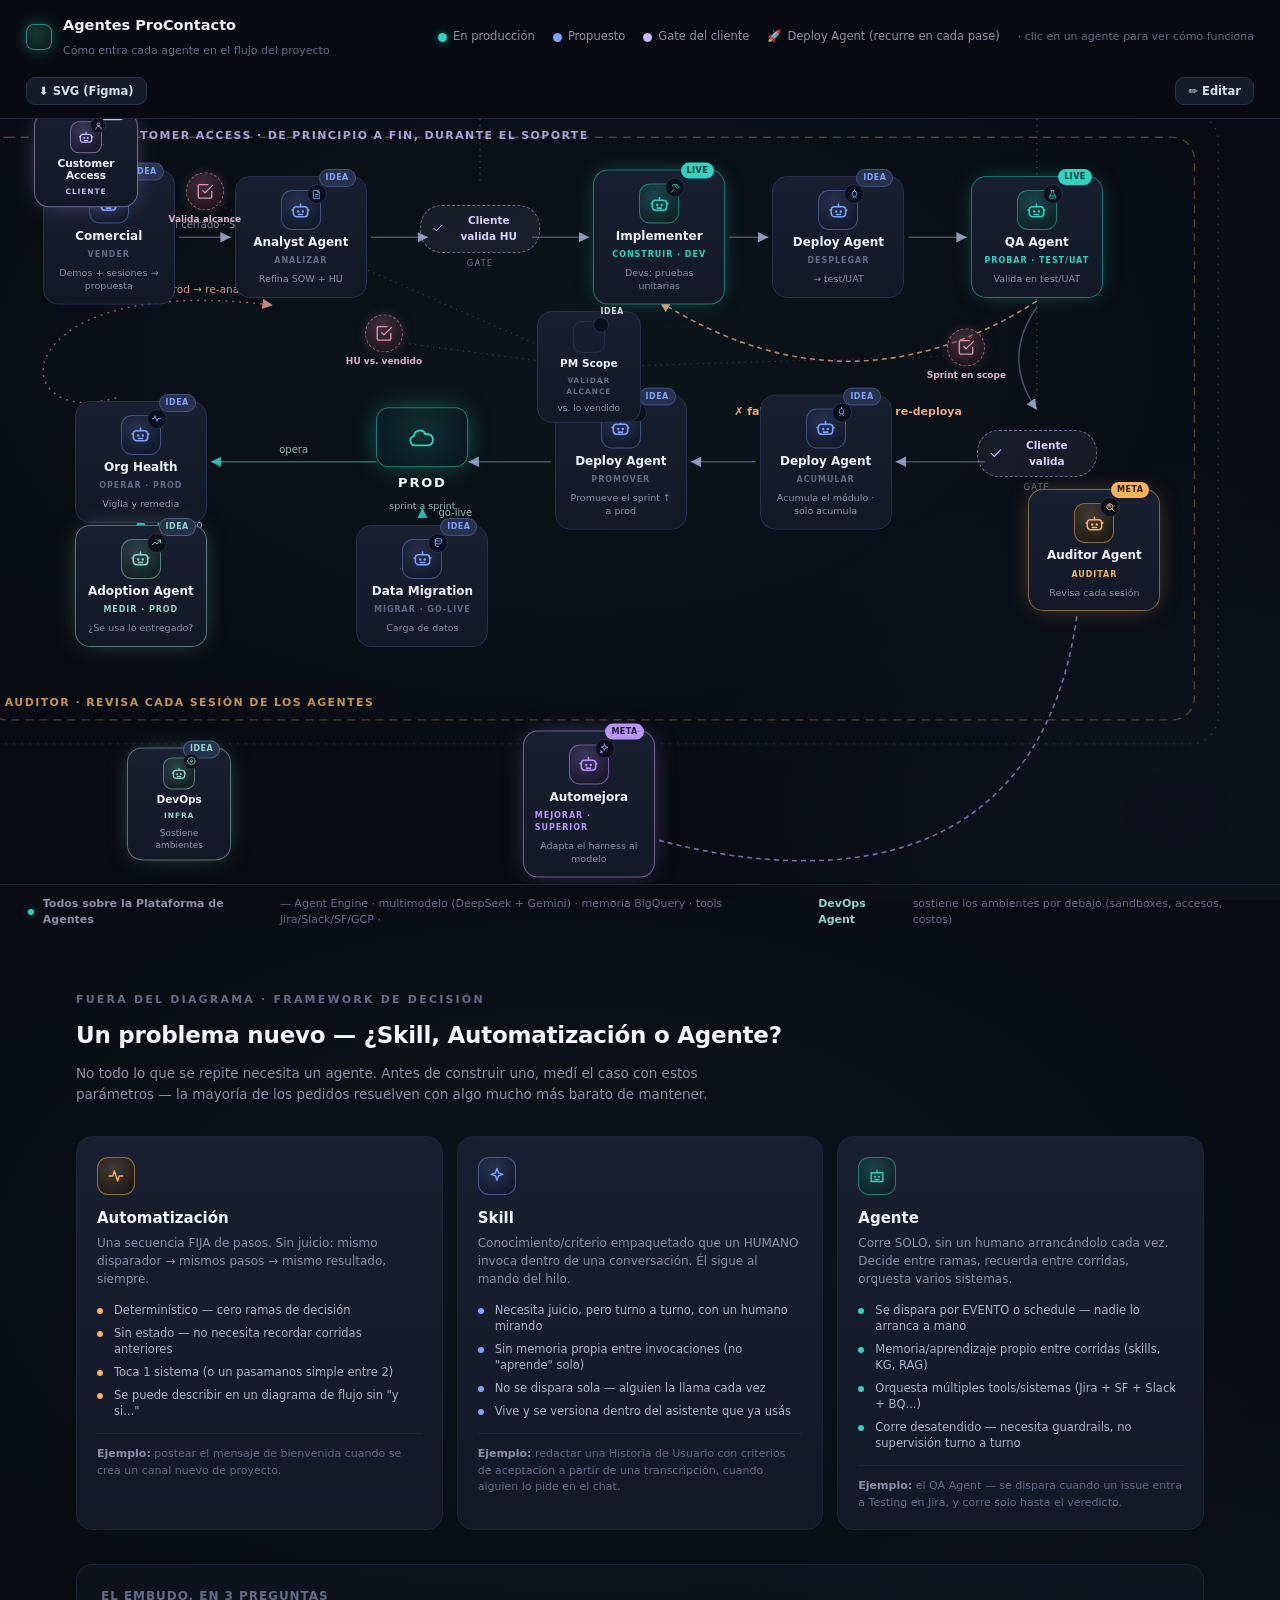
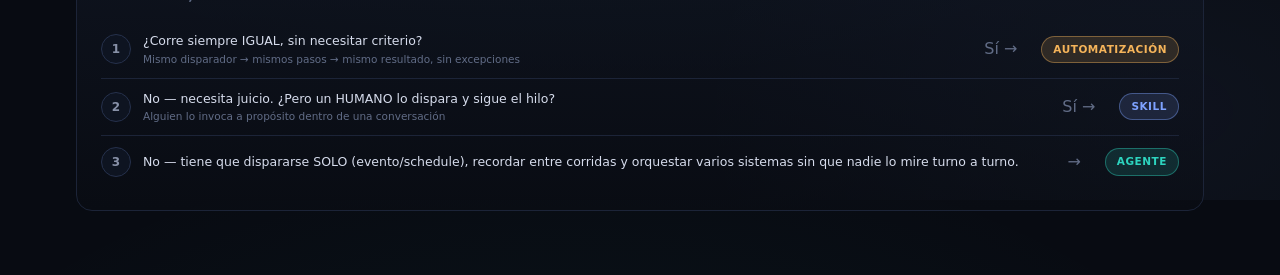
==== commit 87ff9ab6: "Diagrama agentes: boton Exportar SVG (Figma) Serializador DOM->SVG que lee estilos computados en viv" ====
--- a/agentes-procontacto.html
+++ b/agentes-procontacto.html
@@ -182,6 +182,7 @@
   body.editing .nd{cursor:grab} body.editing .nd:active{cursor:grabbing}
   body.editing svg.wires{pointer-events:auto}
   body.editing svg.wires .hit{cursor:pointer}
+  body.editing svg.wires .hithalo{pointer-events:stroke;cursor:pointer}
   .nd.sel .chip,.nd.sel .box,.nd.sel .orb,.nd.sel .pill{outline:2px dashed rgba(94,234,212,.85);outline-offset:3px}
   .epanel{position:fixed;top:64px;right:12px;width:266px;max-height:calc(100vh - 84px);overflow:auto;z-index:55;background:linear-gradient(180deg,#131b2c,#0e1522);border:1px solid var(--hair);border-radius:14px;padding:14px;display:none;box-shadow:0 24px 50px -18px rgba(0,0,0,.9)}
   .epanel.open{display:block}
@@ -224,6 +225,7 @@
      <div class="item"><span class="rk">🚀</span> Deploy Agent (recurre en cada pase)</div>
      <div class="hint">· clic en un agente para ver cómo funciona</div>
    </div>
+   <button class="ebtn" id="svgBtn" title="Descarga un .svg con vectores y texto editables — arrastralo a Figma">⬇ SVG (Figma)</button>
    <button class="ebtn" id="editBtn">✏️ Editar</button>
  </div>
  <div class="etb" id="etb">
@@ -598,7 +600,11 @@
       fr+='<rect class="hit" data-fid="'+f.id+'" x="'+X.toFixed(1)+'" y="'+Y.toFixed(1)+'" width="'+W2.toFixed(1)+'" height="'+H2.toFixed(1)+'" rx="18" fill="none" stroke="'+hexA(cf,.45)+'" stroke-width="1.4" stroke-dasharray="'+(f.dash||'8 6')+'"/>';
       if(f.label) fr+='<text x="'+(X+16).toFixed(1)+'" y="'+(Y+20).toFixed(1)+'" fill="'+hexA(cf,.9)+'" font-size="11" font-weight="700" letter-spacing="1.2">'+esc(f.label)+'</text>';
     });
-    wires.setAttribute('viewBox','0 0 '+w+' '+totalH); wires.innerHTML=defs+'</defs>'+fr+svg;
+    // hit-halos: franja transparente ANCHA por cada línea/marco -> clickeables fácil en modo edición
+    var HAL='';
+    svg.replace(/data-eid="([^"]+)" d="([^"]+)"/g, function(m,id,d){ HAL+='<path class="hithalo" data-eid="'+id+'" d="'+d+'" fill="none" stroke="transparent" stroke-width="18"/>'; return m; });
+    fr.replace(/data-fid="([^"]+)" x="([^"]+)" y="([^"]+)" width="([^"]+)" height="([^"]+)" rx="([^"]+)"/g, function(m,id,x,y,W2,H2,rx){ HAL+='<rect class="hithalo" data-fid="'+id+'" x="'+x+'" y="'+y+'" width="'+W2+'" height="'+H2+'" rx="'+rx+'" fill="none" stroke="transparent" stroke-width="20"/>'; return m; });
+    wires.setAttribute('viewBox','0 0 '+w+' '+totalH); wires.innerHTML=defs+'</defs>'+HAL+fr+svg;
     if(typeof layoutFrameHandles==='function') layoutFrameHandles();
   }
 
@@ -683,6 +689,58 @@
     hidePopup(); commit();
   }
   editBtn.addEventListener('click',function(){ setEdit(!EDIT); });
+  // ===== Export SVG listo para Figma (vectores + texto editables, respeta las ediciones) =====
+  function _num(v){ var n=parseFloat(v); return isNaN(n)?0:n; }
+  function _solidBg(cs){
+    var bg=cs.backgroundColor;
+    if(bg && bg!=='rgba(0, 0, 0, 0)' && bg!=='transparent') return bg;
+    var img=cs.backgroundImage||'';
+    if(/gradient/.test(img)){ var cols=img.match(/rgba?\([^)]+\)|#[0-9a-fA-F]{3,8}/g); if(cols&&cols.length) return cols[cols.length-1]; }
+    return null;
+  }
+  function _borderVis(cs){ return _num(cs.borderTopWidth)>0.3 && cs.borderTopStyle!=='none' && cs.borderTopColor!=='rgba(0, 0, 0, 0)'; }
+  function _bDash(cs){ return cs.borderTopStyle==='dashed'?'5 4':(cs.borderTopStyle==='dotted'?'2 3':null); }
+  function _serializeNode(el, ox, oy, out){
+    var cs=getComputedStyle(el);
+    if(cs.display==='none'||cs.visibility==='hidden'||_num(cs.opacity)===0) return;
+    var r=el.getBoundingClientRect(); var tag=(el.tagName||'').toLowerCase();
+    var x=r.left-ox, y=r.top-oy, w=r.width, h=r.height;
+    if(tag==='svg'){
+      var ivb=(el.getAttribute('viewBox')||'0 0 24 24').split(/\s+/); var vbw=_num(ivb[2])||24, vbh=_num(ivb[3])||24;
+      var stroke=(cs.stroke&&cs.stroke!=='none')?cs.stroke:'none', fill=(cs.fill&&cs.fill!=='none')?cs.fill:'none';
+      out.push('<g transform="translate('+x.toFixed(1)+','+y.toFixed(1)+') scale('+(w/vbw).toFixed(3)+','+(h/vbh).toFixed(3)+')" fill="'+fill+'" stroke="'+stroke+'" stroke-width="'+(_num(cs.strokeWidth)||1.6)+'" stroke-linecap="round" stroke-linejoin="round">'+el.innerHTML+'</g>');
+      return;
+    }
+    var bg=_solidBg(cs), bv=_borderVis(cs);
+    if(bg||bv){
+      var rx=Math.min(_num(cs.borderTopLeftRadius), w/2, h/2);
+      out.push('<rect x="'+x.toFixed(1)+'" y="'+y.toFixed(1)+'" width="'+w.toFixed(1)+'" height="'+h.toFixed(1)+'" rx="'+rx.toFixed(1)+'" fill="'+(bg||'none')+'"'+(bv?' stroke="'+cs.borderTopColor+'" stroke-width="'+_num(cs.borderTopWidth).toFixed(1)+'"'+(_bDash(cs)?' stroke-dasharray="'+_bDash(cs)+'"':''):'')+'/>');
+    }
+    var hasTxt=false; for(var i=0;i<el.childNodes.length;i++){ var cn=el.childNodes[i]; if(cn.nodeType===3 && cn.textContent.trim()){ hasTxt=true; break; } }
+    if(hasTxt && el.children.length===0){
+      var txt=el.textContent.trim(); if(cs.textTransform==='uppercase') txt=txt.toUpperCase();
+      var fs=_num(cs.fontSize)||12, anchor=cs.textAlign==='center'?'middle':(cs.textAlign==='right'?'end':'start');
+      var tx=anchor==='middle'?x+w/2:(anchor==='end'?x+w:x), ty=y+h/2+fs*0.35, ls=_num(cs.letterSpacing);
+      out.push('<text x="'+tx.toFixed(1)+'" y="'+ty.toFixed(1)+'" fill="'+cs.color+'" font-size="'+fs.toFixed(1)+'" font-weight="'+cs.fontWeight+'" text-anchor="'+anchor+'"'+(ls?' letter-spacing="'+ls.toFixed(2)+'"':'')+'>'+esc(txt)+'</text>');
+      return;
+    }
+    for(var j=0;j<el.children.length;j++) _serializeNode(el.children[j], ox, oy, out);
+  }
+  function exportSVG(){
+    var vb=(wires.getAttribute('viewBox')||'').split(/\s+/);
+    var W=_num(vb[2])||flow.clientWidth, H=_num(vb[3])||flow.clientHeight;
+    var fr=flow.getBoundingClientRect(), ox=fr.left, oy=fr.top, body=[];
+    body.push('<rect x="0" y="0" width="'+W+'" height="'+H+'" fill="#080b12"/>');
+    var wc=wires.innerHTML.replace(/<(path|rect)\b[^>]*hithalo[^>]*>(<\/\1>)?/g,'');
+    body.push('<g id="conectores-y-marcos">'+wc+'</g>');
+    var nd=[]; flow.querySelectorAll('.nd').forEach(function(n){ var g=['<g>']; _serializeNode(n, ox, oy, g); g.push('</g>'); nd.push(g.join('')); });
+    body.push('<g id="nodos">'+nd.join('')+'</g>');
+    var svg='<svg xmlns="http://www.w3.org/2000/svg" viewBox="0 0 '+W.toFixed(0)+' '+H.toFixed(0)+'" width="'+W.toFixed(0)+'" height="'+H.toFixed(0)+'" font-family="Segoe UI, system-ui, sans-serif">'+body.join('')+'</svg>';
+    var a=document.createElement('a'); a.href=URL.createObjectURL(new Blob([svg],{type:'image/svg+xml'})); a.download='diagrama-agentes.svg';
+    document.body.appendChild(a); a.click(); setTimeout(function(){ URL.revokeObjectURL(a.href); a.remove(); },600);
+    banner('SVG descargado — arrastralo a Figma (queda como vectores y texto editables). Se cierra solo…'); setTimeout(function(){ if(!EDIT) banner(null); },3200);
+  }
+  document.getElementById('svgBtn').addEventListener('click', exportSVG);
   function select(sel){ SEL=sel; epanel.classList.toggle('open', !!sel);
     flow.querySelectorAll('.nd.sel').forEach(function(n){ n.classList.remove('sel'); });
     if(sel&&sel.kind==='node'){ var el=flow.querySelector('.nd[data-id="'+sel.id+'"]'); if(el) el.classList.add('sel'); }
